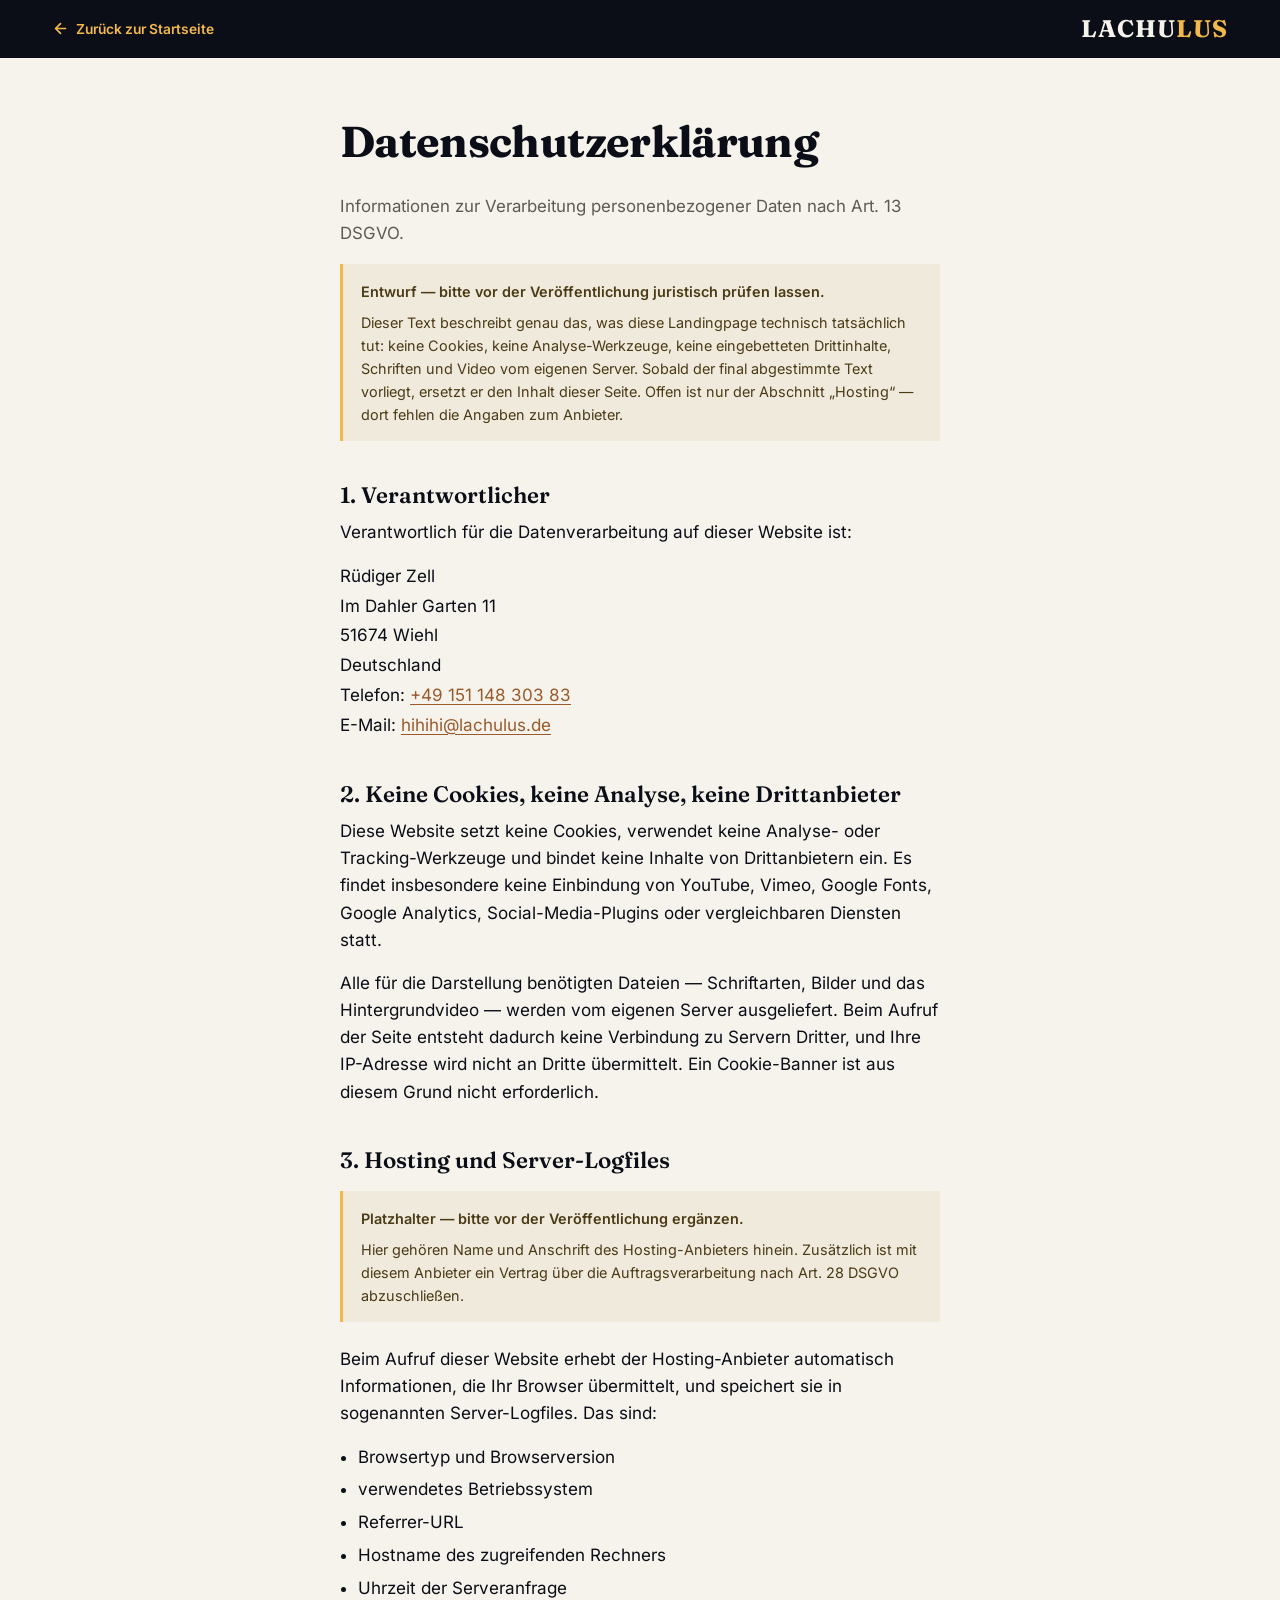
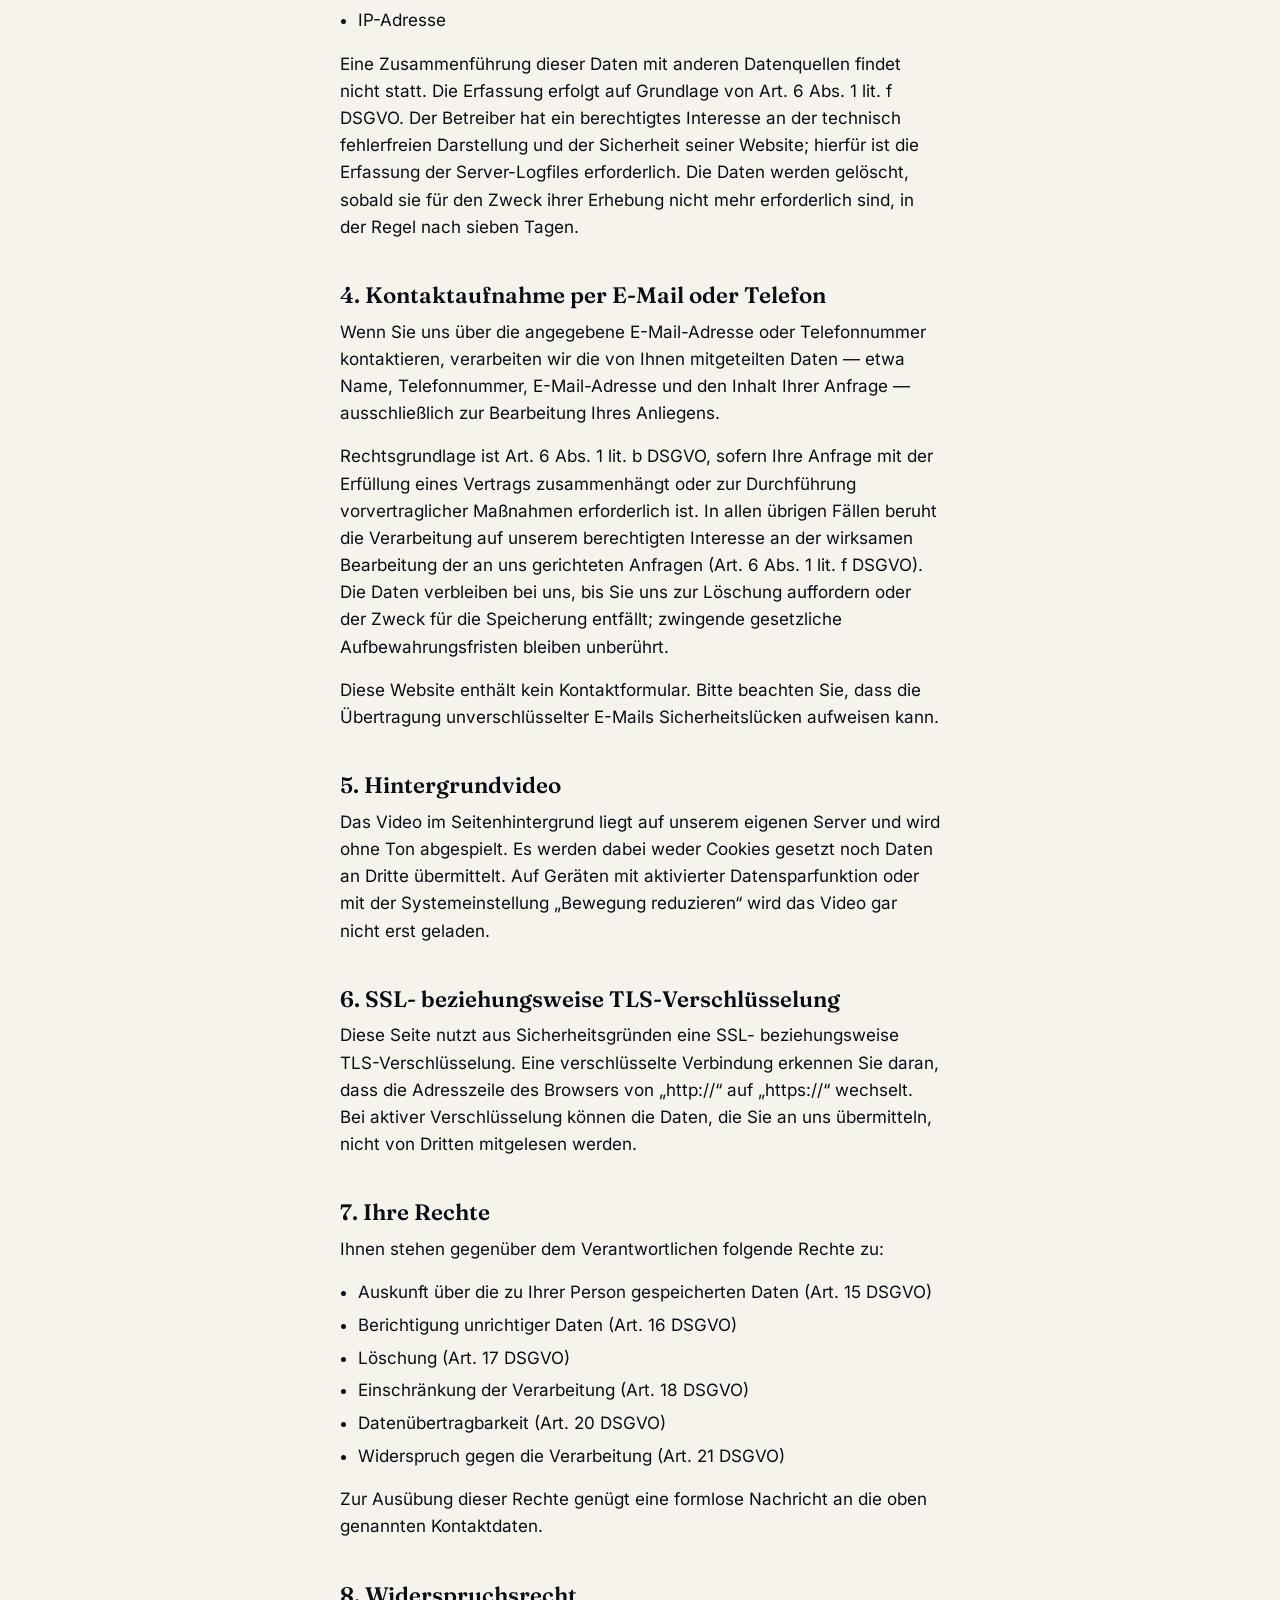
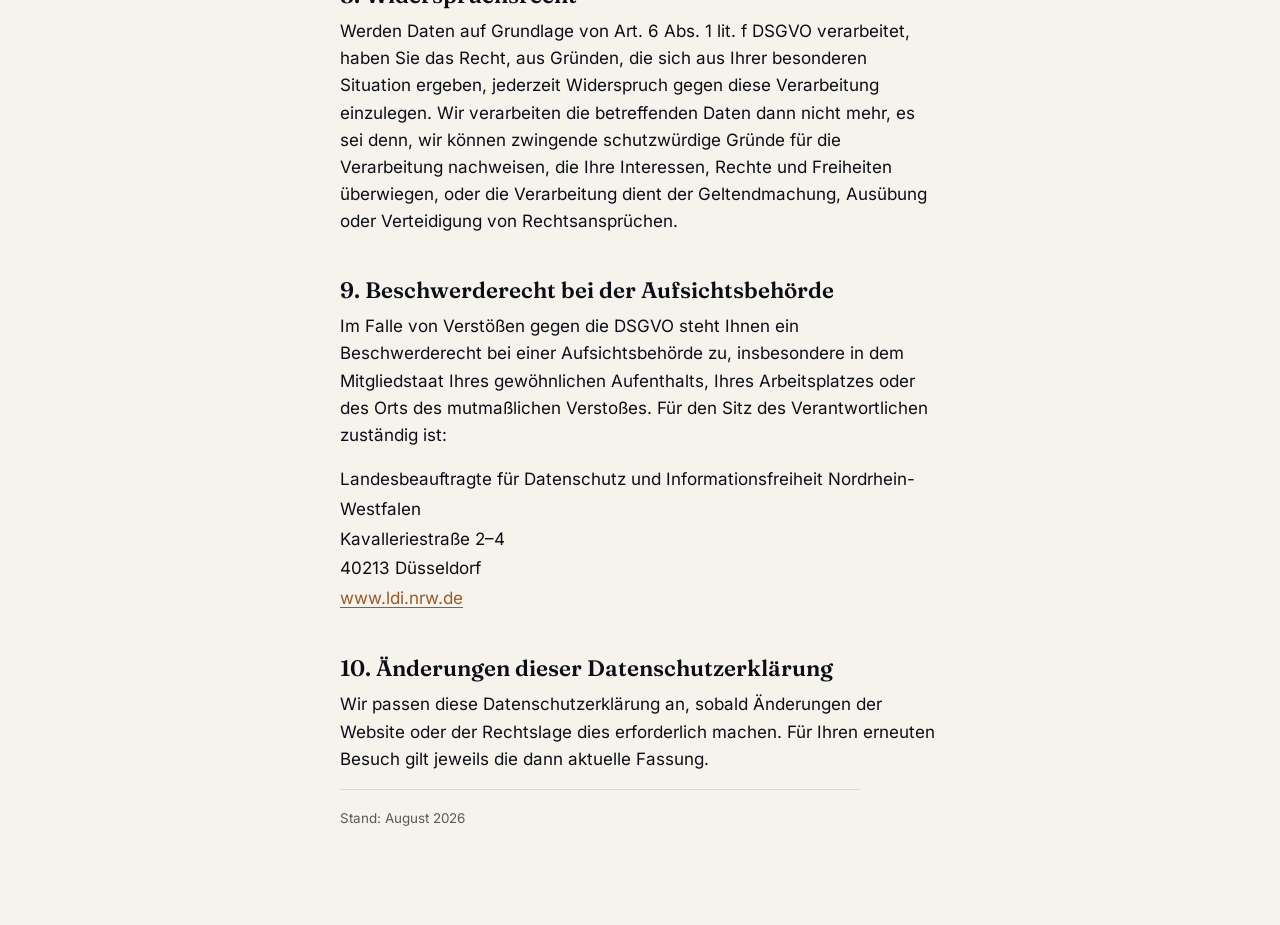
==== datenschutz.html @ bd2a6bd8 "added all" ====
<!DOCTYPE html>
<html lang="de">
<head>
<meta charset="utf-8">
<meta name="viewport" content="width=device-width, initial-scale=1, viewport-fit=cover">
<title>Datenschutzerklärung — Lachulus</title>
<meta name="description" content="Informationen zur Verarbeitung personenbezogener Daten auf lachulus.de nach Art. 13 DSGVO.">
<meta name="theme-color" content="#0B0E17">
<meta name="robots" content="index, follow">
<link rel="icon" href="assets/img/favicon.svg" type="image/svg+xml">
<link rel="preload" href="assets/fonts/fraunces-600-700-latin.woff2" as="font" type="font/woff2" crossorigin>
<link rel="preload" href="assets/fonts/inter-400-600-latin.woff2" as="font" type="font/woff2" crossorigin>
<link rel="stylesheet" href="assets/style.css">
</head>

<body class="doc">

<header class="doc__bar">
  <a class="doc__back" href="index.html">
    <svg width="17" height="17" viewBox="0 0 24 24" fill="none" stroke="currentColor"
         stroke-width="2.4" stroke-linecap="round" stroke-linejoin="round" aria-hidden="true">
      <path d="M19 12H6M12 19l-7-7 7-7"/>
    </svg>
    Zurück zur Startseite
  </a>
  <span class="logo">LACHU<span>LUS</span></span>
</header>

<main class="doc__body">
  <h1>Datenschutzerklärung</h1>
  <p class="doc__lead">Informationen zur Verarbeitung personenbezogener Daten nach Art. 13 DSGVO.</p>

  <div class="note">
    <p><strong>Entwurf — bitte vor der Veröffentlichung juristisch prüfen lassen.</strong></p>
    <p>Dieser Text beschreibt genau das, was diese Landingpage technisch tatsächlich tut:
      keine Cookies, keine Analyse-Werkzeuge, keine eingebetteten Drittinhalte, Schriften und
      Video vom eigenen Server. Sobald der final abgestimmte Text vorliegt, ersetzt er den
      Inhalt dieser Seite. Offen ist nur der Abschnitt „Hosting“ — dort fehlen die Angaben
      zum Anbieter.</p>
  </div>

  <h2>1. Verantwortlicher</h2>
  <p>Verantwortlich für die Datenverarbeitung auf dieser Website ist:</p>
  <address class="doc__address">
    Rüdiger Zell<br>
    Im Dahler Garten 11<br>
    51674 Wiehl<br>
    Deutschland<br>
    Telefon: <a href="tel:+4915114830383">+49 151 148 303 83</a><br>
    E-Mail: <a href="mailto:hihihi@lachulus.de">hihihi@lachulus.de</a>
  </address>

  <h2>2. Keine Cookies, keine Analyse, keine Drittanbieter</h2>
  <p>
    Diese Website setzt keine Cookies, verwendet keine Analyse- oder Tracking-Werkzeuge und
    bindet keine Inhalte von Drittanbietern ein. Es findet insbesondere keine Einbindung von
    YouTube, Vimeo, Google Fonts, Google Analytics, Social-Media-Plugins oder vergleichbaren
    Diensten statt.
  </p>
  <p>
    Alle für die Darstellung benötigten Dateien — Schriftarten, Bilder und das
    Hintergrundvideo — werden vom eigenen Server ausgeliefert. Beim Aufruf der Seite entsteht
    dadurch keine Verbindung zu Servern Dritter, und Ihre IP-Adresse wird nicht an Dritte
    übermittelt. Ein Cookie-Banner ist aus diesem Grund nicht erforderlich.
  </p>

  <h2>3. Hosting und Server-Logfiles</h2>
  <div class="note">
    <p><strong>Platzhalter — bitte vor der Veröffentlichung ergänzen.</strong></p>
    <p>Hier gehören Name und Anschrift des Hosting-Anbieters hinein. Zusätzlich ist mit
      diesem Anbieter ein Vertrag über die Auftragsverarbeitung nach Art. 28 DSGVO
      abzuschließen.</p>
  </div>
  <p>
    Beim Aufruf dieser Website erhebt der Hosting-Anbieter automatisch Informationen, die Ihr
    Browser übermittelt, und speichert sie in sogenannten Server-Logfiles. Das sind:
  </p>
  <ul>
    <li>Browsertyp und Browserversion</li>
    <li>verwendetes Betriebssystem</li>
    <li>Referrer-URL</li>
    <li>Hostname des zugreifenden Rechners</li>
    <li>Uhrzeit der Serveranfrage</li>
    <li>IP-Adresse</li>
  </ul>
  <p>
    Eine Zusammenführung dieser Daten mit anderen Datenquellen findet nicht statt. Die
    Erfassung erfolgt auf Grundlage von Art. 6 Abs. 1 lit. f DSGVO. Der Betreiber hat ein
    berechtigtes Interesse an der technisch fehlerfreien Darstellung und der Sicherheit
    seiner Website; hierfür ist die Erfassung der Server-Logfiles erforderlich. Die Daten
    werden gelöscht, sobald sie für den Zweck ihrer Erhebung nicht mehr erforderlich sind,
    in der Regel nach sieben Tagen.
  </p>

  <h2>4. Kontaktaufnahme per E-Mail oder Telefon</h2>
  <p>
    Wenn Sie uns über die angegebene E-Mail-Adresse oder Telefonnummer kontaktieren,
    verarbeiten wir die von Ihnen mitgeteilten Daten — etwa Name, Telefonnummer,
    E-Mail-Adresse und den Inhalt Ihrer Anfrage — ausschließlich zur Bearbeitung Ihres
    Anliegens.
  </p>
  <p>
    Rechtsgrundlage ist Art. 6 Abs. 1 lit. b DSGVO, sofern Ihre Anfrage mit der Erfüllung
    eines Vertrags zusammenhängt oder zur Durchführung vorvertraglicher Maßnahmen
    erforderlich ist. In allen übrigen Fällen beruht die Verarbeitung auf unserem
    berechtigten Interesse an der wirksamen Bearbeitung der an uns gerichteten Anfragen
    (Art. 6 Abs. 1 lit. f DSGVO). Die Daten verbleiben bei uns, bis Sie uns zur Löschung
    auffordern oder der Zweck für die Speicherung entfällt; zwingende gesetzliche
    Aufbewahrungsfristen bleiben unberührt.
  </p>
  <p>
    Diese Website enthält kein Kontaktformular. Bitte beachten Sie, dass die Übertragung
    unverschlüsselter E-Mails Sicherheitslücken aufweisen kann.
  </p>

  <h2>5. Hintergrundvideo</h2>
  <p>
    Das Video im Seitenhintergrund liegt auf unserem eigenen Server und wird ohne Ton
    abgespielt. Es werden dabei weder Cookies gesetzt noch Daten an Dritte übermittelt.
    Auf Geräten mit aktivierter Datensparfunktion oder mit der Systemeinstellung „Bewegung
    reduzieren“ wird das Video gar nicht erst geladen.
  </p>

  <h2>6. SSL- beziehungsweise TLS-Verschlüsselung</h2>
  <p>
    Diese Seite nutzt aus Sicherheitsgründen eine SSL- beziehungsweise TLS-Verschlüsselung.
    Eine verschlüsselte Verbindung erkennen Sie daran, dass die Adresszeile des Browsers von
    „http://“ auf „https://“ wechselt. Bei aktiver Verschlüsselung können die Daten, die Sie
    an uns übermitteln, nicht von Dritten mitgelesen werden.
  </p>

  <h2>7. Ihre Rechte</h2>
  <p>Ihnen stehen gegenüber dem Verantwortlichen folgende Rechte zu:</p>
  <ul>
    <li>Auskunft über die zu Ihrer Person gespeicherten Daten (Art. 15 DSGVO)</li>
    <li>Berichtigung unrichtiger Daten (Art. 16 DSGVO)</li>
    <li>Löschung (Art. 17 DSGVO)</li>
    <li>Einschränkung der Verarbeitung (Art. 18 DSGVO)</li>
    <li>Datenübertragbarkeit (Art. 20 DSGVO)</li>
    <li>Widerspruch gegen die Verarbeitung (Art. 21 DSGVO)</li>
  </ul>
  <p>
    Zur Ausübung dieser Rechte genügt eine formlose Nachricht an die oben genannten
    Kontaktdaten.
  </p>

  <h2>8. Widerspruchsrecht</h2>
  <p>
    Werden Daten auf Grundlage von Art. 6 Abs. 1 lit. f DSGVO verarbeitet, haben Sie das
    Recht, aus Gründen, die sich aus Ihrer besonderen Situation ergeben, jederzeit
    Widerspruch gegen diese Verarbeitung einzulegen. Wir verarbeiten die betreffenden Daten
    dann nicht mehr, es sei denn, wir können zwingende schutzwürdige Gründe für die
    Verarbeitung nachweisen, die Ihre Interessen, Rechte und Freiheiten überwiegen, oder die
    Verarbeitung dient der Geltendmachung, Ausübung oder Verteidigung von Rechtsansprüchen.
  </p>

  <h2>9. Beschwerderecht bei der Aufsichtsbehörde</h2>
  <p>
    Im Falle von Verstößen gegen die DSGVO steht Ihnen ein Beschwerderecht bei einer
    Aufsichtsbehörde zu, insbesondere in dem Mitgliedstaat Ihres gewöhnlichen Aufenthalts,
    Ihres Arbeitsplatzes oder des Orts des mutmaßlichen Verstoßes. Für den Sitz des
    Verantwortlichen zuständig ist:
  </p>
  <address class="doc__address">
    Landesbeauftragte für Datenschutz und Informationsfreiheit Nordrhein-Westfalen<br>
    Kavalleriestraße 2–4<br>
    40213 Düsseldorf<br>
    <a href="https://www.ldi.nrw.de" rel="noopener noreferrer" target="_blank">www.ldi.nrw.de</a>
  </address>

  <h2>10. Änderungen dieser Datenschutzerklärung</h2>
  <p>
    Wir passen diese Datenschutzerklärung an, sobald Änderungen der Website oder der
    Rechtslage dies erforderlich machen. Für Ihren erneuten Besuch gilt jeweils die dann
    aktuelle Fassung.
  </p>

  <p class="doc__updated">Stand: August 2026</p>
</main>

</body>
</html>
---- assets/style.css ----
/* =========================================================================
   Lachulus on Tour — Landingpage

   Farbwelt, Schrift und Aufbau folgen dem Entwurf
   `lachulus-landingpage-entwurf.html`. Übernommen sind Mitternachtsblau als
   Grund, das warme Off-White, die vier Akzente (Gold, Koralle, Türkis,
   Himmel), Fraunces für Display und Inter für den Fließtext.

   Verfeinert wurden nur Details, die der Entwurf offen liess: eine kräftigere
   Headline, ein Deckel über die Viewport-Höhe, damit die Seite auf jedem
   Fenster auf einen Bildschirm passt, und die Sicherheitsabstände für Geräte
   mit Aussparung.

   Schriften sind selbst gehostet statt von Google geladen — der Entwurf
   verlinkt fonts.googleapis.com, was das LG München I 2022 als
   DSGVO-Verstoß gewertet hat (Az. 3 O 17493/20).
   ========================================================================= */

/* --- Webfonts ---------------------------------------------------------- */
@font-face {
  font-family: 'Fraunces';
  font-style: normal;
  font-weight: 600 700;
  font-display: swap;
  src: url('fonts/fraunces-600-700-latin.woff2') format('woff2');
  unicode-range: U+0000-00FF, U+0131, U+0152-0153, U+02BB-02BC, U+02C6, U+02DA, U+02DC, U+0304, U+0308, U+0329, U+2000-206F, U+20AC, U+2122, U+2191, U+2193, U+2212, U+2215, U+FEFF, U+FFFD;
}
@font-face {
  font-family: 'Fraunces';
  font-style: normal;
  font-weight: 600 700;
  font-display: swap;
  src: url('fonts/fraunces-600-700-latin-ext.woff2') format('woff2');
  unicode-range: U+0100-02BA, U+02BD-02C5, U+02C7-02CC, U+02CE-02D7, U+02DD-02FF, U+0304, U+0308, U+0329, U+1D00-1DBF, U+1E00-1E9F, U+1EF2-1EFF, U+2020, U+20A0-20AB, U+20AD-20C0, U+2113, U+2C60-2C7F, U+A720-A7FF;
}
@font-face {
  font-family: 'Fraunces';
  font-style: italic;
  font-weight: 600 700;
  font-display: swap;
  src: url('fonts/fraunces-italic-600-700-latin.woff2') format('woff2');
  unicode-range: U+0000-00FF, U+0131, U+0152-0153, U+02BB-02BC, U+02C6, U+02DA, U+02DC, U+0304, U+0308, U+0329, U+2000-206F, U+20AC, U+2122, U+2191, U+2193, U+2212, U+2215, U+FEFF, U+FFFD;
}
@font-face {
  font-family: 'Fraunces';
  font-style: italic;
  font-weight: 600 700;
  font-display: swap;
  src: url('fonts/fraunces-italic-600-700-latin-ext.woff2') format('woff2');
  unicode-range: U+0100-02BA, U+02BD-02C5, U+02C7-02CC, U+02CE-02D7, U+02DD-02FF, U+0304, U+0308, U+0329, U+1D00-1DBF, U+1E00-1E9F, U+1EF2-1EFF, U+2020, U+20A0-20AB, U+20AD-20C0, U+2113, U+2C60-2C7F, U+A720-A7FF;
}
@font-face {
  font-family: 'Inter';
  font-style: normal;
  font-weight: 400 600;
  font-display: swap;
  src: url('fonts/inter-400-600-latin.woff2') format('woff2');
  unicode-range: U+0000-00FF, U+0131, U+0152-0153, U+02BB-02BC, U+02C6, U+02DA, U+02DC, U+0304, U+0308, U+0329, U+2000-206F, U+20AC, U+2122, U+2191, U+2193, U+2212, U+2215, U+FEFF, U+FFFD;
}
@font-face {
  font-family: 'Inter';
  font-style: normal;
  font-weight: 400 600;
  font-display: swap;
  src: url('fonts/inter-400-600-latin-ext.woff2') format('woff2');
  unicode-range: U+0100-02BA, U+02BD-02C5, U+02C7-02CC, U+02CE-02D7, U+02DD-02FF, U+0304, U+0308, U+0329, U+1D00-1DBF, U+1E00-1E9F, U+1EF2-1EFF, U+2020, U+20A0-20AB, U+20AD-20C0, U+2113, U+2C60-2C7F, U+A720-A7FF;
}

/* --- Tokens (aus dem Entwurf) ------------------------------------------ */
:root {
  --bg:        #0B0E17;
  --bg-2:      #12172A;
  --gold:      #F2B84B;
  --coral:     #FF7A6B;
  --teal:      #48C9B0;
  --sky:       #6FB1FF;
  --text:      #F6F3EC;
  --text-dim:  rgba(246, 243, 236, .68);
  --hairline:  rgba(246, 243, 236, .18);

  --scrim: 11, 14, 23;

  --font-display: 'Fraunces', Georgia, 'Times New Roman', serif;
  --font-body:    'Inter', -apple-system, BlinkMacSystemFont, 'Segoe UI', Roboto, sans-serif;

  --pad:    clamp(1.15rem, 5vw, 3.25rem);
  --radius: 30px;
}

/* --- Grundlagen -------------------------------------------------------- */
*, *::before, *::after { box-sizing: border-box; }

/* Kein overflow-x auf html: das macht das Wurzelelement zum Scroll-Container
   und lässt die Viewport-Einheiten in manchen Browsern kleiner ausfallen als
   den sichtbaren Bereich. Seitliches Überlaufen verhindern stattdessen
   grid-template-columns: 100%, min-width: 0 und die max-width-Regeln. */
html { -webkit-text-size-adjust: 100%; }

body {
  margin: 0;
  min-height: 100%;
  background: var(--bg);
  color: var(--text);
  font-family: var(--font-body);
  font-size: clamp(1rem, .95rem + .2vw, 1.0625rem);
  line-height: 1.6;
  -webkit-font-smoothing: antialiased;
}

img, svg, video { display: block; max-width: 100%; }

a { color: inherit; }

:where(a, button):focus-visible {
  outline: 2px solid var(--gold);
  outline-offset: 3px;
  border-radius: 4px;
}

.visually-hidden {
  position: absolute;
  width: 1px; height: 1px;
  margin: -1px; padding: 0;
  overflow: hidden;
  clip-path: inset(50%);
  white-space: nowrap;
}

.skip-link {
  position: absolute;
  top: .6rem; left: .6rem;
  z-index: 20;
  transform: translateY(-160%);
  padding: .7rem 1.1rem;
  border-radius: var(--radius);
  background: var(--gold);
  color: var(--bg);
  font-weight: 600;
  text-decoration: none;
  transition: transform .18s ease;
}
.skip-link:focus { transform: translateY(0); }

/* =========================================================================
   Bühne — der Vollbild-Videohintergrund
   ========================================================================= */
.stage {
  position: relative;
  isolation: isolate;
  display: grid;
  /* minmax(0, 1fr) statt 1fr: eine reine 1fr-Zeile wird nie kleiner als ihr
     Inhalt. Auf niedrigen Fenstern wüchse die Bühne sonst über die
     Bildschirmhöhe hinaus, die Seite bekäme eine Bildlaufleiste, und der CTA
     spränge beim Klick auf #kontakt in diesen Rest hinein. */
  grid-template-rows: auto minmax(0, 1fr) auto;
  grid-template-columns: 100%;
  width: 100%;
  /* Drei Stufen, absteigend nach Alter des Browsers. Entscheidend ist die
     letzte: dvh ist immer genau der sichtbare Bereich. */
  min-height: 100vh;
  min-height: 100svh;
  min-height: 100dvh;
  /* clip statt hidden — der Unterschied ist entscheidend: „hidden" macht die
     Bühne zu einem Scroll-Container. Die verborgene Fußleiste liegt ausserhalb
     dieses Kastens, und der Sprung auf #kontakt scrollt dann die Bühne selbst
     dorthin — das Logo wandert oben aus dem Bild. „clip" schneidet genauso ab,
     erzeugt aber gar keinen Scroll-Container. */
  overflow: hidden;
  overflow: clip;
}

/* Rasterkinder dürfen das Raster nicht aufspannen: sonst wird die Spalte
   breiter als der Viewport und die ganze Seite scrollt seitlich. */
.stage > * { min-width: 0; }

/* Ebene 1 — Rückfallebene bis das Video spielt. Der Farbverlauf stammt aus
   dem Entwurf und bleibt als Platzhalter erhalten. */
.stage__sky {
  position: absolute;
  inset: 0;
  z-index: -3;
  background:
    radial-gradient(circle at 20% 20%, rgba(255, 122, 107, .35), transparent 45%),
    radial-gradient(circle at 80% 30%, rgba(111, 177, 255, .30), transparent 50%),
    radial-gradient(circle at 50% 85%, rgba(72, 201, 176, .30), transparent 55%),
    linear-gradient(135deg, #171C2F, #0B0E17 70%);
  background-size: 200% 200%;
  animation: drift 18s ease-in-out infinite;
}

@keyframes drift {
  0%   { background-position: 0% 0%; }
  50%  { background-position: 100% 60%; }
  100% { background-position: 0% 0%; }
}

/* Ebene 2 — das Video. Dauerhaft sichtbar: bis das erste Bild dekodiert ist,
   zeigt das Element von sich aus das poster-Bild, eine Einblendung per
   JavaScript ist dafür nicht nötig. Fehlt das Video, scheint der Farbverlauf
   darunter durch. */
.stage__video {
  position: absolute;
  inset: 0;
  z-index: -2;
  width: 100%;
  height: 100%;
  object-fit: cover;
  pointer-events: none;
}

/* Ebene 3 — Abdunklung. Verlauf aus dem Entwurf, ergänzt um eine sehr weiche
   Aufhellungsbremse in der Mitte, damit die Headline auch über hellen
   Videobildern sicher lesbar bleibt. */
.stage__scrim {
  position: absolute;
  inset: 0;
  z-index: -1;
  pointer-events: none;
  background:
    /* Kräftiger als im Entwurf: das gelieferte Video trägt in der Bildmitte
       selbst Schrift (den Studio-Schriftzug). Ohne diese Abdunklung liegt
       Text auf Text. Sobald ein ruhigerer Hintergrundclip vorliegt, können
       die drei Werte wieder Richtung .42 / .20 / 0 zurückgenommen werden. */
    radial-gradient(125% 88% at 50% 47%,
      rgba(var(--scrim), .78) 0%,
      rgba(var(--scrim), .55) 45%,
      rgba(var(--scrim), .18) 78%,
      rgba(var(--scrim), 0) 100%),
    linear-gradient(180deg,
      rgba(var(--scrim), .55) 0%,
      rgba(var(--scrim), .15) 30%,
      rgba(var(--scrim), .35) 65%,
      rgba(var(--scrim), .92) 100%);
}

/* =========================================================================
   Kopfzeile — Logo links, Einordnung rechts
   ========================================================================= */
.masthead {
  display: flex;
  align-items: center;
  justify-content: space-between;
  flex-wrap: wrap;
  gap: .75rem 1rem;
  /* viewport-fit=cover lässt die Seite bis unter Kamera-Aussparung und
     Home-Leiste laufen. env() holt genau diesen Rand zurück. */
  padding:
    calc(clamp(1rem, 3vh, 1.75rem) + env(safe-area-inset-top, 0px))
    calc(var(--pad) + env(safe-area-inset-right, 0px))
    0
    calc(var(--pad) + env(safe-area-inset-left, 0px));
}

.logo {
  font-family: var(--font-display);
  font-weight: 700;
  font-size: clamp(1.15rem, 1rem + .7vw, 1.5rem);
  letter-spacing: .04em;
  line-height: 1;
  text-decoration: none;
  color: var(--text);
}
.logo span { color: var(--gold); }

.top-tag {
  padding: .4rem .9rem;
  border: 1px solid var(--hairline);
  border-radius: var(--radius);
  color: var(--text-dim);
  font-size: clamp(.66rem, .62rem + .16vw, .75rem);
  letter-spacing: .16em;
  text-transform: uppercase;
  white-space: nowrap;
}

/* =========================================================================
   Headline-Block
   ========================================================================= */
.pitch {
  display: flex;
  flex-direction: column;
  align-items: center;
  justify-content: center;
  gap: clamp(.55rem, 1.9vh, 1.15rem);
  padding: clamp(.5rem, 1.6vh, 1rem) var(--pad);
  text-align: center;
}

.eyebrow {
  margin: 0;
  color: var(--gold);
  font-size: clamp(.7rem, .65rem + .2vw, .82rem);
  font-weight: 600;
  letter-spacing: .3em;
  text-transform: uppercase;
  text-indent: .3em;
}

.headline {
  margin: 0;
  max-width: min(16ch, 100%);
  font-family: var(--font-display);
  font-weight: 700;
  /* Der Entwurf deckelt bei 92px. Etwas kräftiger, aber zusätzlich über die
     Höhe gedeckelt — sonst schiebt die Headline auf flachen Fenstern den
     CTA aus dem Bild. */
  font-size: clamp(2.35rem, min(8.2vw, 17vh), 6.75rem);
  line-height: 1.02;
  letter-spacing: -.015em;
  text-wrap: balance;
  text-shadow: 0 2px 28px rgba(var(--scrim), .55);
}
.headline .accent {
  color: var(--coral);
  font-style: italic;
}

.subline {
  margin: 0;
  max-width: 35rem;
  color: var(--text-dim);
  font-size: clamp(.9rem, .85rem + .35vw, 1.125rem);
  line-height: 1.5;
  text-wrap: pretty;
}

/* Vier gleichrangige Neuheiten, je ein Akzent — wie im Entwurf. */
.badges {
  display: flex;
  flex-wrap: wrap;
  justify-content: center;
  gap: .55rem;
  margin: .25rem 0 0;
  padding: 0;
  list-style: none;
  max-width: min(42rem, 100%);
}

.badge {
  padding: .5rem 1.1rem;
  border-radius: var(--radius);
  color: var(--bg);
  font-size: clamp(.76rem, .72rem + .18vw, .82rem);
  font-weight: 600;
  letter-spacing: .03em;
  white-space: nowrap;
}
.badge:nth-child(1) { background: var(--gold); }
.badge:nth-child(2) { background: var(--coral); }
.badge:nth-child(3) { background: var(--teal); }
.badge:nth-child(4) { background: var(--sky); }

.cta-row {
  display: flex;
  flex-wrap: wrap;
  justify-content: center;
  gap: .8rem;
  margin-top: clamp(.5rem, 1.8vh, 1.15rem);
}

.btn {
  display: inline-flex;
  align-items: center;
  gap: .55rem;
  padding: .85rem 1.85rem;
  border: 1px solid transparent;
  border-radius: 40px;
  font-size: clamp(.86rem, .82rem + .18vw, .95rem);
  font-weight: 600;
  text-decoration: none;
  white-space: nowrap;
  transition: transform .15s ease, background .15s ease, border-color .15s ease, color .15s ease;
}
.btn:hover { transform: translateY(-2px); }
.btn svg { flex: none; }

.btn--primary {
  background: var(--text);
  color: var(--bg);
}
.btn--primary:hover { background: var(--gold); }

/* Zweitbutton („Mehr erfahren") aus dem Entwurf. Das Briefing nennt unter
   „Headline-Block" ausdrücklich nur einen CTA, deshalb steht er nicht im
   Markup. Die Regeln bleiben stehen, damit er sich mit einer Zeile HTML
   zurückholen lässt. */
.btn--ghost {
  background: transparent;
  color: var(--text);
  border-color: rgba(246, 243, 236, .4);
}
.btn--ghost:hover { border-color: var(--text); background: rgba(246, 243, 236, .1); }

/* =========================================================================
   Fußleiste
   ========================================================================= */
/* Dünne Leiste am unteren Rand, dauerhaft sichtbar — wie im Briefing und im
   Entwurf. Impressum und Datenschutz sind damit ohne Umweg erreichbar, was
   die Anbieterkennzeichnung ohnehin verlangt. */
.footer {
  position: relative;
  border-top: 1px solid rgba(246, 243, 236, .12);
  background: rgba(var(--scrim), .55);
  -webkit-backdrop-filter: blur(12px);
          backdrop-filter: blur(12px);
}

.footer__inner {
  display: flex;
  flex-wrap: wrap;
  align-items: center;
  justify-content: space-between;
  gap: .65rem 1.25rem;
  /* Die Home-Leiste des iPhones läge sonst auf den Kontakt-Schaltflächen. */
  padding:
    .9rem
    calc(var(--pad) + env(safe-area-inset-right, 0px))
    calc(.9rem + env(safe-area-inset-bottom, 0px))
    calc(var(--pad) + env(safe-area-inset-left, 0px));
  font-size: .78rem;
  color: var(--text-dim);
}

.footer__legal {
  display: flex;
  flex-wrap: wrap;
  align-items: center;
  gap: .35rem 1.1rem;
}
.footer__legal a {
  text-decoration: none;
  transition: color .15s ease;
}
.footer__legal a:hover { color: var(--text); }

.footer__contact {
  display: flex;
  flex-wrap: wrap;
  gap: .55rem;
}

.icon-btn {
  display: inline-flex;
  align-items: center;
  gap: .45rem;
  padding: .5rem .95rem;
  border-radius: var(--radius);
  background: rgba(246, 243, 236, .08);
  color: var(--text);
  font-size: .78rem;
  font-weight: 500;
  text-decoration: none;
  white-space: nowrap;
  transition: background .15s ease;
}
.icon-btn:hover { background: rgba(246, 243, 236, .16); }
.icon-btn svg { flex: none; width: 14px; height: 14px; }

/* Damit die Beschriftung bei flex: 1 1 0 auf schmalen Geräten nie aus der
   Schaltfläche läuft, sondern sauber abgeschnitten wird. */
.icon-btn span { min-width: 0; overflow: hidden; text-overflow: ellipsis; }

/* Breite Ansicht: volle Adresse. Die Kurzform steckt im Markup und wartet. */
.icon-btn__short { display: none; }

/* =========================================================================
   Rechtstexte — Impressum & Datenschutz
   ========================================================================= */
.doc {
  background: var(--text);
  color: var(--bg);
}

.doc__bar {
  display: flex;
  align-items: center;
  justify-content: space-between;
  flex-wrap: wrap;
  gap: .8rem;
  padding: 1.05rem var(--pad);
  background: var(--bg);
  color: var(--text);
}

.doc__back {
  display: inline-flex;
  align-items: center;
  gap: .45rem;
  font-size: .86rem;
  font-weight: 600;
  text-decoration: none;
  color: var(--gold);
}
.doc__back:hover { text-decoration: underline; text-underline-offset: 3px; }

.doc__body {
  max-width: 44rem;
  margin: 0 auto;
  padding: clamp(2rem, 6vw, 3.75rem) var(--pad) clamp(3rem, 8vw, 5rem);
}

.doc__body h1 {
  margin: 0 0 1.75rem;
  font-family: var(--font-display);
  font-weight: 700;
  font-size: clamp(1.9rem, 1.5rem + 2vw, 2.7rem);
  line-height: 1.1;
  letter-spacing: -.015em;
  text-wrap: balance;
}

.doc__body h2 {
  margin: 2.5rem 0 .6rem;
  font-family: var(--font-display);
  font-weight: 600;
  font-size: clamp(1.15rem, 1.05rem + .45vw, 1.4rem);
  line-height: 1.25;
  text-wrap: balance;
}

.doc__body h3 {
  margin: 1.7rem 0 .35rem;
  font-size: 1rem;
  font-weight: 600;
}

.doc__body p, .doc__body li { max-width: 65ch; }
.doc__body p { margin: 0 0 1rem; }
.doc__body ul { margin: 0 0 1rem; padding-left: 1.15rem; }
.doc__body li { margin-bottom: .35rem; }

.doc__body a { color: #9A5A2B; text-underline-offset: 3px; }
.doc__body a:hover { color: var(--bg); }

.doc__lead { font-size: 1.05rem; color: #5C5A55; }

.doc__address {
  margin: 0 0 1rem;
  font-style: normal;
  line-height: 1.75;
}

.doc__updated {
  margin-top: 2.75rem;
  padding-top: 1.1rem;
  border-top: 1px solid #DDD9D0;
  font-size: .84rem;
  color: #5C5A55;
}

/* Redaktionshinweis: sichtbar, damit er vor dem Livegang nicht untergeht. */
.note {
  margin: 1.1rem 0 1.5rem;
  padding: .95rem 1.15rem;
  border-left: 3px solid var(--gold);
  background: #F0EADC;
  color: #4A3A16;
  font-size: .9rem;
}
.note p { margin: 0 0 .5rem; max-width: 62ch; }
.note p:last-child { margin: 0; }

/* =========================================================================
   Bedienungshilfen
   ========================================================================= */
@media (prefers-reduced-motion: reduce) {
  *, *::before, *::after {
    animation-duration: .001ms !important;
    animation-iteration-count: 1 !important;
    transition-duration: .001ms !important;
    scroll-behavior: auto !important;
  }
}

@media (prefers-contrast: more) {
  .stage__scrim { background: rgba(var(--scrim), .78); }
  .subline, .footer__inner { color: var(--text); }
  .top-tag { border-color: var(--text); color: var(--text); }
}

/* --- Mittlere Viewports: Tablet und schmales Desktop-Fenster ------------
   Zwischen Handy und Notebook fehlte bisher jede Stufe: die Fußleiste lief
   bis 40rem einzeilig, brach dabei aber schon deutlich früher um — Rechtliches
   links, Kontakt darunter linksbündig. Das sah nach Unfall aus. Ab hier wird
   der Umbruch bewusst gesetzt und mittig ausgerichtet. */
@media (max-width: 52rem) {
  .footer__inner {
    flex-direction: column;
    align-items: center;
    justify-content: center;
    text-align: center;
    gap: .6rem;
  }
  /* Kontakt zuerst: die Schaltflächen sind das Ziel des CTA (#kontakt). */
  .footer__contact { order: 1; justify-content: center; width: 100%; }
  .footer__legal   { order: 2; justify-content: center; gap: .3rem 1rem; }
}

/* Die Einordnung neben dem Logo wird hier schmaler, statt umzubrechen. */
@media (max-width: 46rem) {
  .top-tag { letter-spacing: .1em; padding: .35rem .7rem; }
  .pitch { gap: clamp(.5rem, 1.6vh, .95rem); }
}

/* --- Kleine Viewports --------------------------------------------------- */
@media (max-width: 40rem) {
  /* Die Einordnung bleibt auch auf dem Handy stehen: sie ist die einzige
     Stelle, die das Angebot beim Namen nennt. Statt sie auszublenden wird sie
     mit der Breite kleiner, damit sie neben der Wortmarke in einer Zeile
     bleibt statt umzubrechen. */
  .masthead { column-gap: .6rem; }
  .top-tag {
    font-size: clamp(.52rem, .34rem + 1.05vw, .68rem);
    letter-spacing: .05em;
    padding: .3rem .5rem;
  }

  .headline { max-width: min(13ch, 100%); }
  .subline { font-size: .95rem; }

  /* Zwei mal zwei statt drei plus einer — ein allein stehendes Schild
     unter einer vollen Zeile sieht nach Umbruchunfall aus. */
  .badges { max-width: 19rem; }

  .cta-row { width: 100%; flex-direction: column; align-items: stretch; }
  .btn { justify-content: center; }

  .footer__inner { align-items: stretch; gap: .55rem; }
  .footer__legal { gap: .3rem .85rem; }
  .footer__contact { flex-wrap: nowrap; }

  /* Beide Schaltflächen nebeneinander in eine Zeile — die Leiste bleibt schmal. */
  .icon-btn { flex: 1 1 0; min-width: 0; justify-content: center; padding: .5rem .6rem; }
  .icon-btn__long { display: none; }
  .icon-btn__short { display: inline; }
}

/* --- Einordnung unter die Wortmarke ------------------------------------
   Ab 430px abwärts reicht die Zeile nicht mehr für Wortmarke und Einordnung
   nebeneinander, ohne die Einordnung so weit zu schrumpfen, dass sie kaum
   noch zu lesen ist. Sie rückt deshalb darunter — beide mittig, als zentriertes
   Lockup aus Wortmarke und Einordnung. Auf der eigenen Zeile ist wieder Platz,
   deshalb wird die Einordnung hier gleichzeitig wieder größer. */
@media (max-width: 430px) {
  .masthead {
    flex-direction: column;
    align-items: center;
    text-align: center;
    gap: .5rem;
  }

  .top-tag {
    font-size: clamp(.6rem, .42rem + .9vw, .72rem);
    letter-spacing: .1em;
    padding: .32rem .8rem;
  }
}

/* --- Sehr schmale Geräte (ab iPhone SE abwärts) -------------------------
   Unter 23rem (368px) reicht die Breite für nichts mehr im Überfluss. Statt
   Elemente zu entfernen wird hier nur enger gesetzt. */
@media (max-width: 23rem) {
  .masthead { padding-left: calc(.9rem + env(safe-area-inset-left, 0px));
              padding-right: calc(.9rem + env(safe-area-inset-right, 0px)); }
  .pitch { padding-left: .9rem; padding-right: .9rem; }

  .eyebrow { letter-spacing: .22em; }
  .badges { gap: .4rem; max-width: 100%; }
  .badge { padding: .42rem .8rem; font-size: .72rem; }

  .footer__inner { padding-left: calc(.9rem + env(safe-area-inset-left, 0px));
                   padding-right: calc(.9rem + env(safe-area-inset-right, 0px)); }
  .footer__legal { font-size: .72rem; }
  .icon-btn { font-size: .72rem; padding: .5rem .45rem; gap: .35rem; }
}


/* --- Flache Fenster ------------------------------------------------------
   Handy im Querformat, aber auch ein niedriges Desktop-Fenster. Die Höhe ist
   hier der knappe Platz, nicht die Breite — deshalb ohne Orientierungsabfrage.
   Alles muss auf einen Bildschirm passen: sobald die Seite scrollt, springt
   der CTA beim Klick in den freien Rest unterhalb der Fußleiste. */
@media (max-height: 40rem) {
  .badge { padding: .38rem .85rem; }
  .btn { padding: .6rem 1.4rem; }
  .footer__inner { padding-top: .55rem; padding-bottom: calc(.55rem + env(safe-area-inset-bottom, 0px)); }
}

/* Schmal UND flach zugleich: hier bricht die Headline auf zwei Zeilen um, und
   zwei Zeilen mal Höhe sprengen den Bildschirm. Nur in diesem Fenster wird sie
   zusätzlich gedeckelt — breite flache Fenster behalten ihre Größe. */
@media (max-height: 40rem) and (max-width: 48rem) {
  .headline { font-size: clamp(2rem, min(8.2vw, 12vh), 6.75rem); }
}

/* Erst wenn es wirklich eng wird, weicht die Subline. Sie gehört zum Entwurf
   und darf auf einem normalen Notebook-Fenster nicht verschwinden. */
@media (max-height: 34rem) {
  .subline { display: none; }
}

@media (max-height: 30rem) {
  /* Die Einordnung teilt sich die Zeile mit der Wortmarke und kostet hier
     keine Höhe — sie bleibt also auch im Querformat stehen. */
  .top-tag { font-size: .6rem; padding: .25rem .5rem; }
  .badges { gap: .35rem; }
  .badge { font-size: .72rem; padding: .3rem .7rem; }
  .masthead { padding-top: .55rem; }
  .btn { padding: .52rem 1.2rem; }
  .cta-row { margin-top: .3rem; }
  .footer__inner { padding-top: .4rem; padding-bottom: calc(.4rem + env(safe-area-inset-bottom, 0px)); }
}
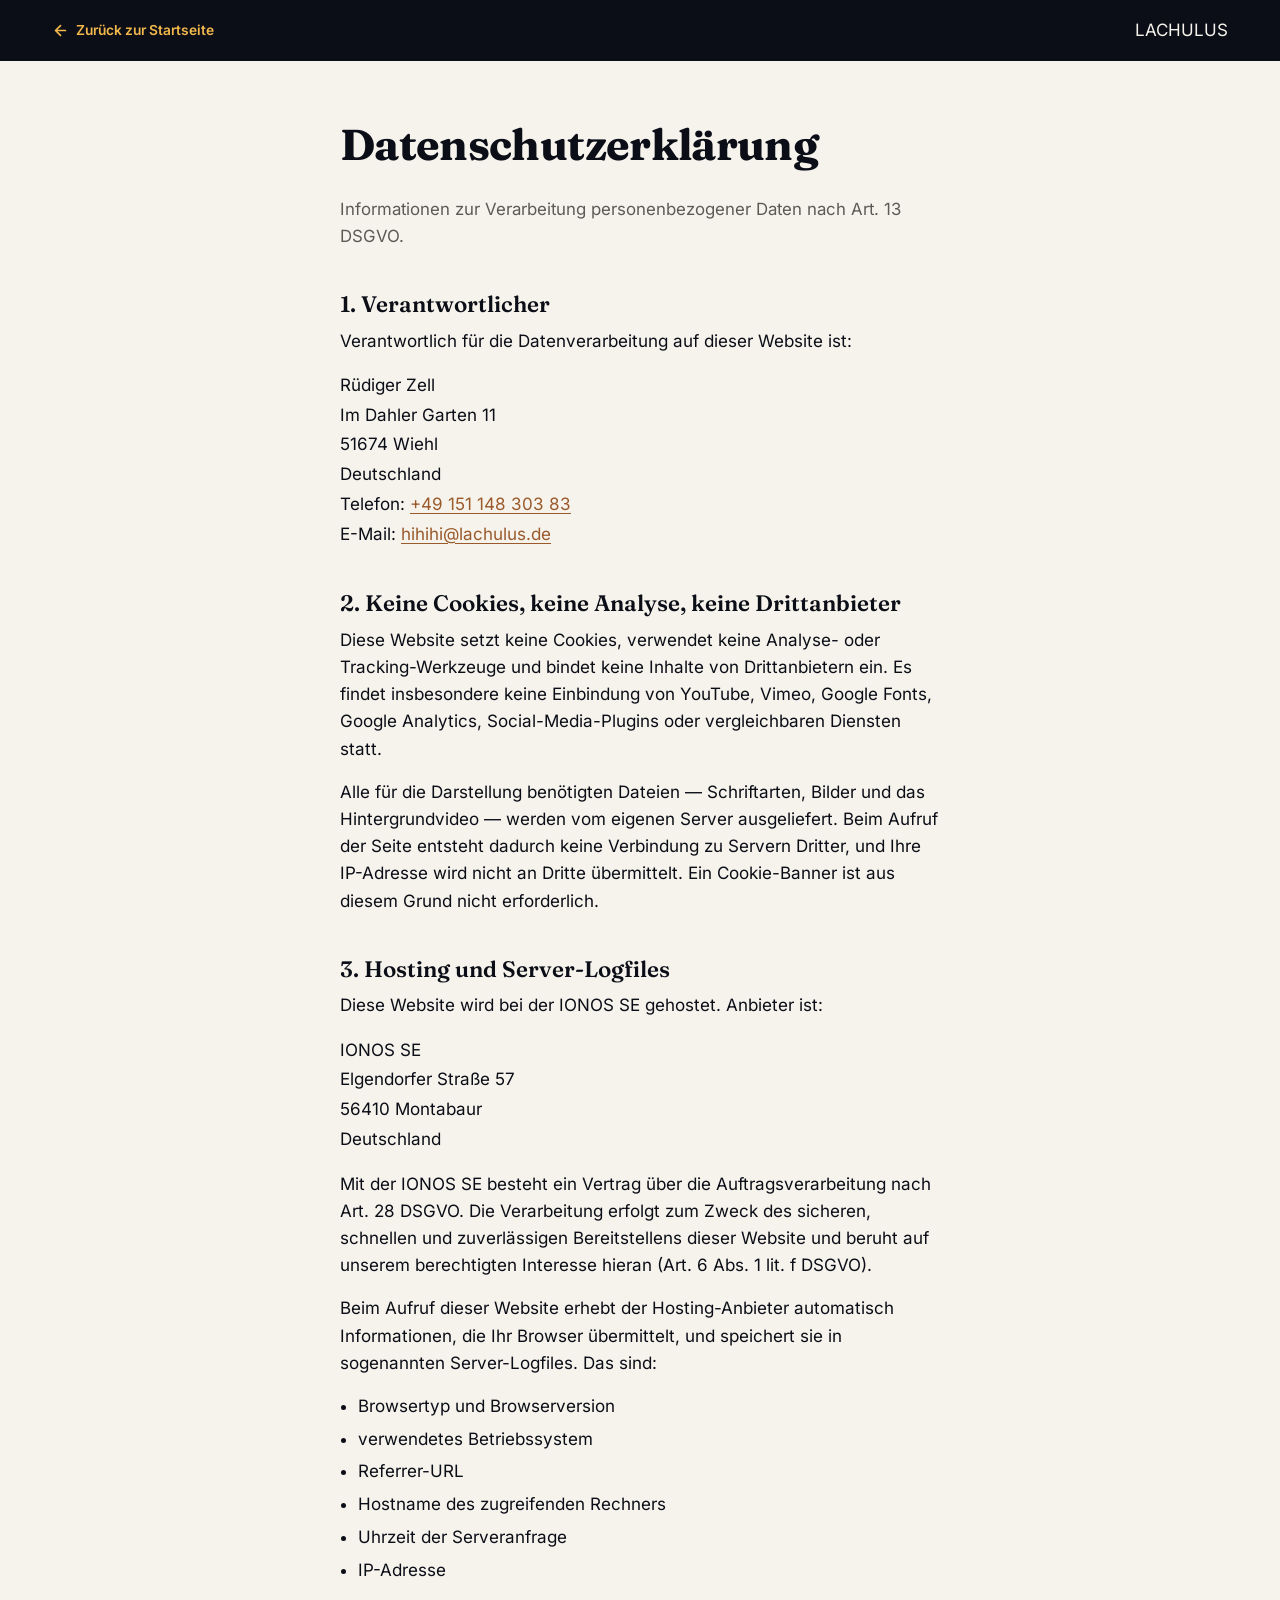
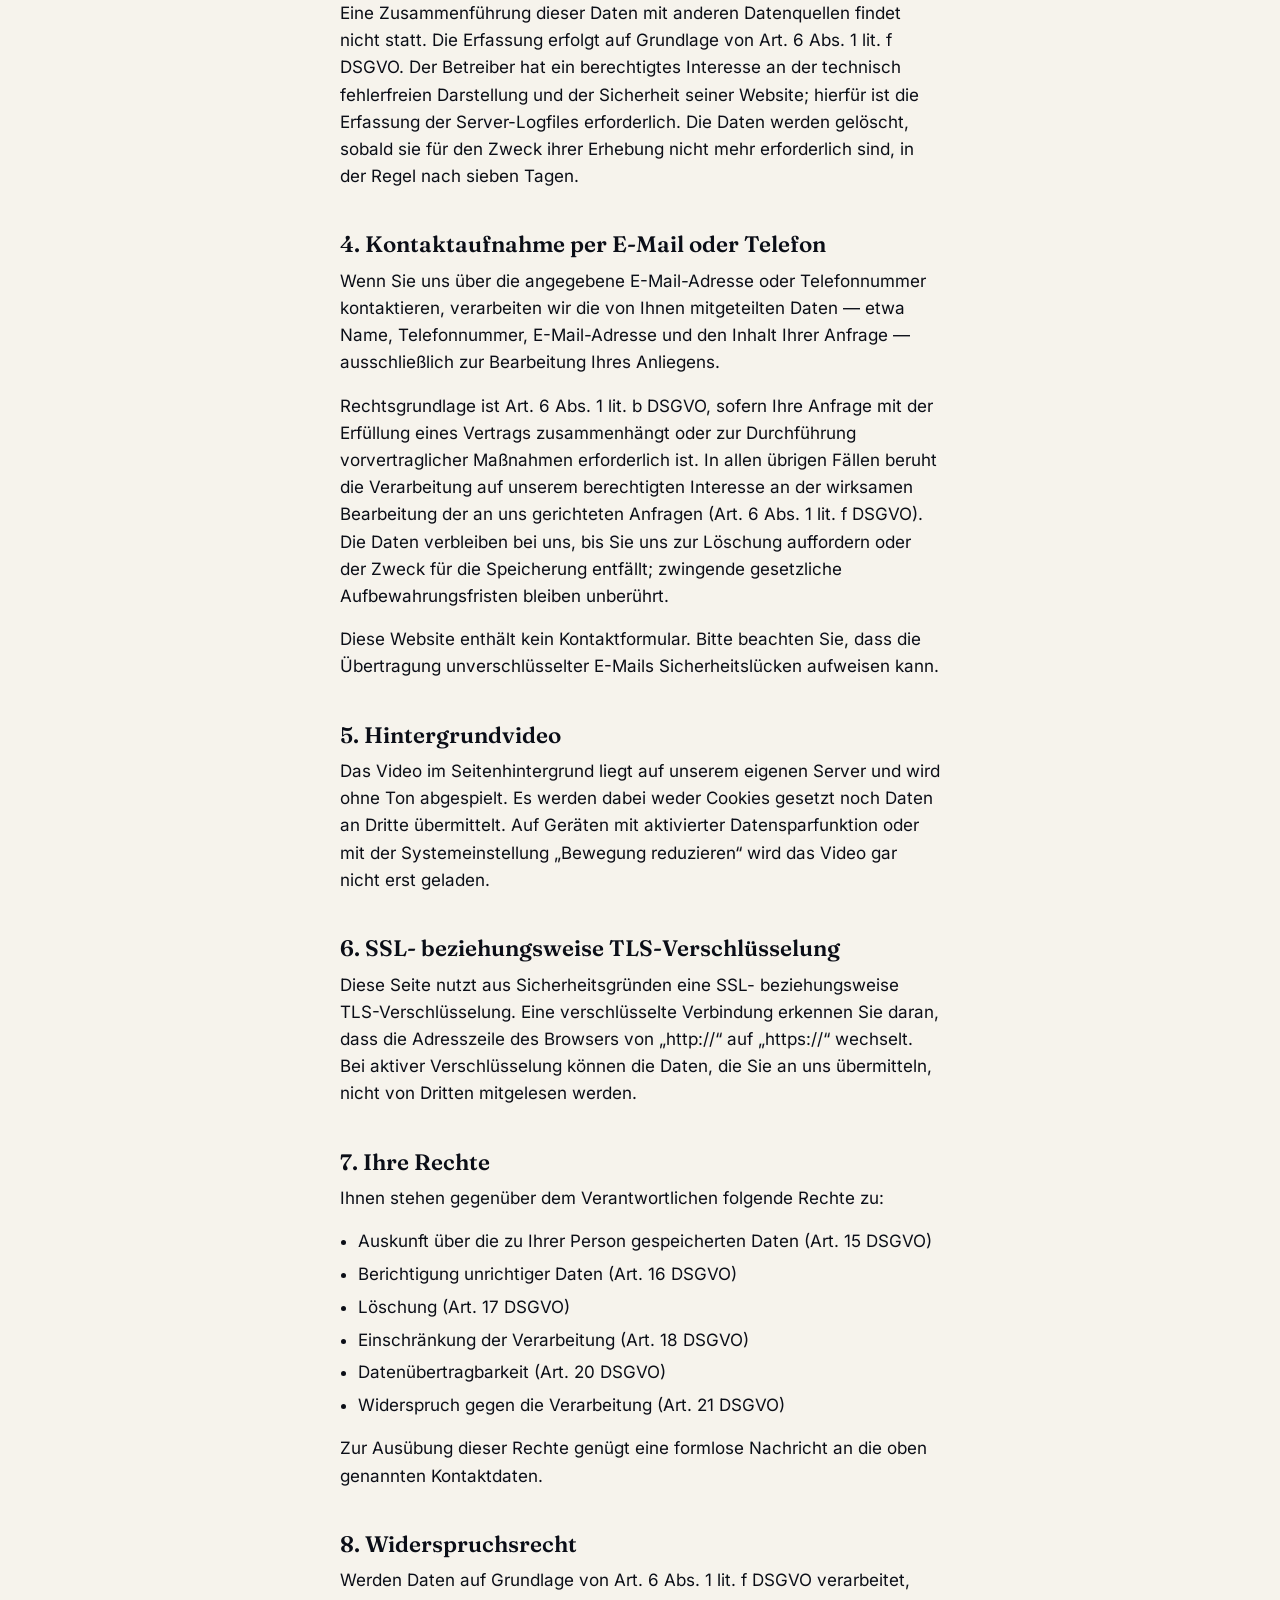
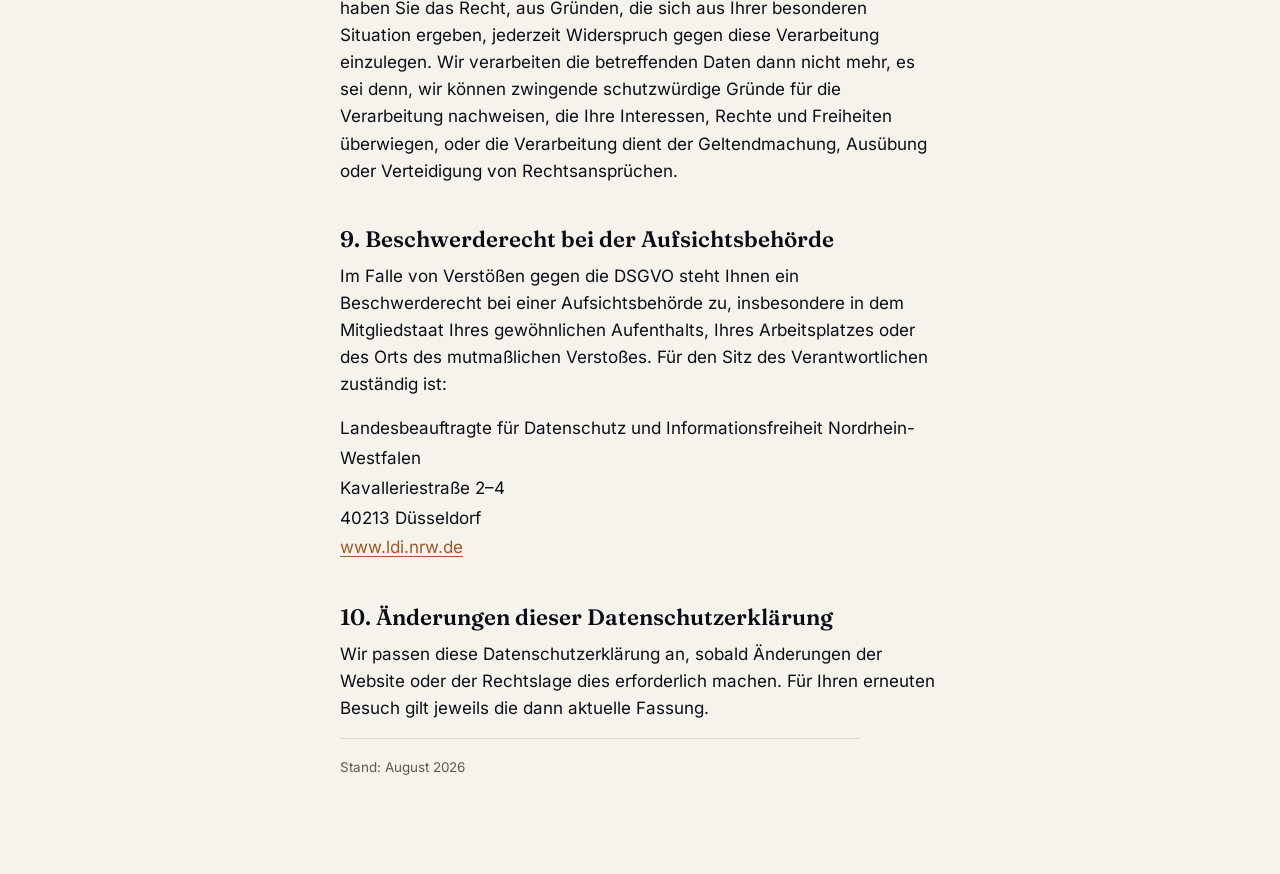
==== commit 353efa88: "added final fixes" ====
--- a/datenschutz.html
+++ b/datenschutz.html
@@ -1,182 +1,185 @@
 <!DOCTYPE html>
 <html lang="de">
+
 <head>
-<meta charset="utf-8">
-<meta name="viewport" content="width=device-width, initial-scale=1, viewport-fit=cover">
-<title>Datenschutzerklärung — Lachulus</title>
-<meta name="description" content="Informationen zur Verarbeitung personenbezogener Daten auf lachulus.de nach Art. 13 DSGVO.">
-<meta name="theme-color" content="#0B0E17">
-<meta name="robots" content="index, follow">
-<link rel="icon" href="assets/img/favicon.svg" type="image/svg+xml">
-<link rel="preload" href="assets/fonts/fraunces-600-700-latin.woff2" as="font" type="font/woff2" crossorigin>
-<link rel="preload" href="assets/fonts/inter-400-600-latin.woff2" as="font" type="font/woff2" crossorigin>
-<link rel="stylesheet" href="assets/style.css">
+  <meta charset="utf-8">
+  <meta name="viewport" content="width=device-width, initial-scale=1, viewport-fit=cover">
+  <title>Datenschutzerklärung-Lachulus</title>
+  <meta name="description"
+    content="Informationen zur Verarbeitung personenbezogener Daten auf lachulus.de nach Art. 13 DSGVO.">
+  <meta name="theme-color" content="#0B0E17">
+  <meta name="robots" content="index, follow">
+  <link rel="icon" href="assets/img/favicon.svg" type="image/svg+xml">
+  <link rel="preload" href="assets/fonts/fraunces-600-700-latin.woff2" as="font" type="font/woff2" crossorigin>
+  <link rel="preload" href="assets/fonts/inter-400-600-latin.woff2" as="font" type="font/woff2" crossorigin>
+  <link rel="stylesheet" href="assets/style.css">
 </head>
 
 <body class="doc">
 
-<header class="doc__bar">
-  <a class="doc__back" href="index.html">
-    <svg width="17" height="17" viewBox="0 0 24 24" fill="none" stroke="currentColor"
-         stroke-width="2.4" stroke-linecap="round" stroke-linejoin="round" aria-hidden="true">
-      <path d="M19 12H6M12 19l-7-7 7-7"/>
-    </svg>
-    Zurück zur Startseite
-  </a>
-  <span class="logo">LACHU<span>LUS</span></span>
-</header>
+  <header class="doc__bar">
+    <a class="doc__back" href="index.html">
+      <svg width="17" height="17" viewBox="0 0 24 24" fill="none" stroke="currentColor" stroke-width="2.4"
+        stroke-linecap="round" stroke-linejoin="round" aria-hidden="true">
+        <path d="M19 12H6M12 19l-7-7 7-7" />
+      </svg>
+      Zurück zur Startseite
+    </a>
+    <span class="logo">LACHU<span>LUS</span></span>
+  </header>
 
-<main class="doc__body">
-  <h1>Datenschutzerklärung</h1>
-  <p class="doc__lead">Informationen zur Verarbeitung personenbezogener Daten nach Art. 13 DSGVO.</p>
+  <main class="doc__body">
+    <h1>Datenschutzerklärung</h1>
+    <p class="doc__lead">Informationen zur Verarbeitung personenbezogener Daten nach Art. 13 DSGVO.</p>
 
-  <div class="note">
-    <p><strong>Entwurf — bitte vor der Veröffentlichung juristisch prüfen lassen.</strong></p>
-    <p>Dieser Text beschreibt genau das, was diese Landingpage technisch tatsächlich tut:
-      keine Cookies, keine Analyse-Werkzeuge, keine eingebetteten Drittinhalte, Schriften und
-      Video vom eigenen Server. Sobald der final abgestimmte Text vorliegt, ersetzt er den
-      Inhalt dieser Seite. Offen ist nur der Abschnitt „Hosting“ — dort fehlen die Angaben
-      zum Anbieter.</p>
-  </div>
+    <h2>1. Verantwortlicher</h2>
+    <p>Verantwortlich für die Datenverarbeitung auf dieser Website ist:</p>
+    <address class="doc__address">
+      Rüdiger Zell<br>
+      Im Dahler Garten 11<br>
+      51674 Wiehl<br>
+      Deutschland<br>
+      Telefon: <a href="tel:+4915114830383">+49 151 148 303 83</a><br>
+      E-Mail: <a href="mailto:hihihi@lachulus.de">hihihi@lachulus.de</a>
+    </address>
 
-  <h2>1. Verantwortlicher</h2>
-  <p>Verantwortlich für die Datenverarbeitung auf dieser Website ist:</p>
-  <address class="doc__address">
-    Rüdiger Zell<br>
-    Im Dahler Garten 11<br>
-    51674 Wiehl<br>
-    Deutschland<br>
-    Telefon: <a href="tel:+4915114830383">+49 151 148 303 83</a><br>
-    E-Mail: <a href="mailto:hihihi@lachulus.de">hihihi@lachulus.de</a>
-  </address>
+    <h2>2. Keine Cookies, keine Analyse, keine Drittanbieter</h2>
+    <p>
+      Diese Website setzt keine Cookies, verwendet keine Analyse- oder Tracking-Werkzeuge und
+      bindet keine Inhalte von Drittanbietern ein. Es findet insbesondere keine Einbindung von
+      YouTube, Vimeo, Google Fonts, Google Analytics, Social-Media-Plugins oder vergleichbaren
+      Diensten statt.
+    </p>
+    <p>
+      Alle für die Darstellung benötigten Dateien — Schriftarten, Bilder und das
+      Hintergrundvideo — werden vom eigenen Server ausgeliefert. Beim Aufruf der Seite entsteht
+      dadurch keine Verbindung zu Servern Dritter, und Ihre IP-Adresse wird nicht an Dritte
+      übermittelt. Ein Cookie-Banner ist aus diesem Grund nicht erforderlich.
+    </p>
 
-  <h2>2. Keine Cookies, keine Analyse, keine Drittanbieter</h2>
-  <p>
-    Diese Website setzt keine Cookies, verwendet keine Analyse- oder Tracking-Werkzeuge und
-    bindet keine Inhalte von Drittanbietern ein. Es findet insbesondere keine Einbindung von
-    YouTube, Vimeo, Google Fonts, Google Analytics, Social-Media-Plugins oder vergleichbaren
-    Diensten statt.
-  </p>
-  <p>
-    Alle für die Darstellung benötigten Dateien — Schriftarten, Bilder und das
-    Hintergrundvideo — werden vom eigenen Server ausgeliefert. Beim Aufruf der Seite entsteht
-    dadurch keine Verbindung zu Servern Dritter, und Ihre IP-Adresse wird nicht an Dritte
-    übermittelt. Ein Cookie-Banner ist aus diesem Grund nicht erforderlich.
-  </p>
+    <h2>3. Hosting und Server-Logfiles</h2>
+    <p>
+      Diese Website wird bei der IONOS SE gehostet. Anbieter ist:
+    </p>
+    <address class="doc__address">
+      IONOS SE<br>
+      Elgendorfer Straße 57<br>
+      56410 Montabaur<br>
+      Deutschland
+    </address>
+    <p>
+      Mit der IONOS SE besteht ein Vertrag über die Auftragsverarbeitung nach Art. 28 DSGVO.
+      Die Verarbeitung erfolgt zum Zweck des sicheren, schnellen und zuverlässigen Bereitstellens
+      dieser Website und beruht auf unserem berechtigten Interesse hieran
+      (Art. 6 Abs. 1 lit. f DSGVO).
+    </p>
+    <p>
+      Beim Aufruf dieser Website erhebt der Hosting-Anbieter automatisch Informationen, die Ihr
+      Browser übermittelt, und speichert sie in sogenannten Server-Logfiles. Das sind:
+    </p>
+    <ul>
+      <li>Browsertyp und Browserversion</li>
+      <li>verwendetes Betriebssystem</li>
+      <li>Referrer-URL</li>
+      <li>Hostname des zugreifenden Rechners</li>
+      <li>Uhrzeit der Serveranfrage</li>
+      <li>IP-Adresse</li>
+    </ul>
+    <p>
+      Eine Zusammenführung dieser Daten mit anderen Datenquellen findet nicht statt. Die
+      Erfassung erfolgt auf Grundlage von Art. 6 Abs. 1 lit. f DSGVO. Der Betreiber hat ein
+      berechtigtes Interesse an der technisch fehlerfreien Darstellung und der Sicherheit
+      seiner Website; hierfür ist die Erfassung der Server-Logfiles erforderlich. Die Daten
+      werden gelöscht, sobald sie für den Zweck ihrer Erhebung nicht mehr erforderlich sind,
+      in der Regel nach sieben Tagen.
+    </p>
 
-  <h2>3. Hosting und Server-Logfiles</h2>
-  <div class="note">
-    <p><strong>Platzhalter — bitte vor der Veröffentlichung ergänzen.</strong></p>
-    <p>Hier gehören Name und Anschrift des Hosting-Anbieters hinein. Zusätzlich ist mit
-      diesem Anbieter ein Vertrag über die Auftragsverarbeitung nach Art. 28 DSGVO
-      abzuschließen.</p>
-  </div>
-  <p>
-    Beim Aufruf dieser Website erhebt der Hosting-Anbieter automatisch Informationen, die Ihr
-    Browser übermittelt, und speichert sie in sogenannten Server-Logfiles. Das sind:
-  </p>
-  <ul>
-    <li>Browsertyp und Browserversion</li>
-    <li>verwendetes Betriebssystem</li>
-    <li>Referrer-URL</li>
-    <li>Hostname des zugreifenden Rechners</li>
-    <li>Uhrzeit der Serveranfrage</li>
-    <li>IP-Adresse</li>
-  </ul>
-  <p>
-    Eine Zusammenführung dieser Daten mit anderen Datenquellen findet nicht statt. Die
-    Erfassung erfolgt auf Grundlage von Art. 6 Abs. 1 lit. f DSGVO. Der Betreiber hat ein
-    berechtigtes Interesse an der technisch fehlerfreien Darstellung und der Sicherheit
-    seiner Website; hierfür ist die Erfassung der Server-Logfiles erforderlich. Die Daten
-    werden gelöscht, sobald sie für den Zweck ihrer Erhebung nicht mehr erforderlich sind,
-    in der Regel nach sieben Tagen.
-  </p>
+    <h2>4. Kontaktaufnahme per E-Mail oder Telefon</h2>
+    <p>
+      Wenn Sie uns über die angegebene E-Mail-Adresse oder Telefonnummer kontaktieren,
+      verarbeiten wir die von Ihnen mitgeteilten Daten — etwa Name, Telefonnummer,
+      E-Mail-Adresse und den Inhalt Ihrer Anfrage — ausschließlich zur Bearbeitung Ihres
+      Anliegens.
+    </p>
+    <p>
+      Rechtsgrundlage ist Art. 6 Abs. 1 lit. b DSGVO, sofern Ihre Anfrage mit der Erfüllung
+      eines Vertrags zusammenhängt oder zur Durchführung vorvertraglicher Maßnahmen
+      erforderlich ist. In allen übrigen Fällen beruht die Verarbeitung auf unserem
+      berechtigten Interesse an der wirksamen Bearbeitung der an uns gerichteten Anfragen
+      (Art. 6 Abs. 1 lit. f DSGVO). Die Daten verbleiben bei uns, bis Sie uns zur Löschung
+      auffordern oder der Zweck für die Speicherung entfällt; zwingende gesetzliche
+      Aufbewahrungsfristen bleiben unberührt.
+    </p>
+    <p>
+      Diese Website enthält kein Kontaktformular. Bitte beachten Sie, dass die Übertragung
+      unverschlüsselter E-Mails Sicherheitslücken aufweisen kann.
+    </p>
 
-  <h2>4. Kontaktaufnahme per E-Mail oder Telefon</h2>
-  <p>
-    Wenn Sie uns über die angegebene E-Mail-Adresse oder Telefonnummer kontaktieren,
-    verarbeiten wir die von Ihnen mitgeteilten Daten — etwa Name, Telefonnummer,
-    E-Mail-Adresse und den Inhalt Ihrer Anfrage — ausschließlich zur Bearbeitung Ihres
-    Anliegens.
-  </p>
-  <p>
-    Rechtsgrundlage ist Art. 6 Abs. 1 lit. b DSGVO, sofern Ihre Anfrage mit der Erfüllung
-    eines Vertrags zusammenhängt oder zur Durchführung vorvertraglicher Maßnahmen
-    erforderlich ist. In allen übrigen Fällen beruht die Verarbeitung auf unserem
-    berechtigten Interesse an der wirksamen Bearbeitung der an uns gerichteten Anfragen
-    (Art. 6 Abs. 1 lit. f DSGVO). Die Daten verbleiben bei uns, bis Sie uns zur Löschung
-    auffordern oder der Zweck für die Speicherung entfällt; zwingende gesetzliche
-    Aufbewahrungsfristen bleiben unberührt.
-  </p>
-  <p>
-    Diese Website enthält kein Kontaktformular. Bitte beachten Sie, dass die Übertragung
-    unverschlüsselter E-Mails Sicherheitslücken aufweisen kann.
-  </p>
+    <h2>5. Hintergrundvideo</h2>
+    <p>
+      Das Video im Seitenhintergrund liegt auf unserem eigenen Server und wird ohne Ton
+      abgespielt. Es werden dabei weder Cookies gesetzt noch Daten an Dritte übermittelt.
+      Auf Geräten mit aktivierter Datensparfunktion oder mit der Systemeinstellung „Bewegung
+      reduzieren“ wird das Video gar nicht erst geladen.
+    </p>
 
-  <h2>5. Hintergrundvideo</h2>
-  <p>
-    Das Video im Seitenhintergrund liegt auf unserem eigenen Server und wird ohne Ton
-    abgespielt. Es werden dabei weder Cookies gesetzt noch Daten an Dritte übermittelt.
-    Auf Geräten mit aktivierter Datensparfunktion oder mit der Systemeinstellung „Bewegung
-    reduzieren“ wird das Video gar nicht erst geladen.
-  </p>
+    <h2>6. SSL- beziehungsweise TLS-Verschlüsselung</h2>
+    <p>
+      Diese Seite nutzt aus Sicherheitsgründen eine SSL- beziehungsweise TLS-Verschlüsselung.
+      Eine verschlüsselte Verbindung erkennen Sie daran, dass die Adresszeile des Browsers von
+      „http://“ auf „https://“ wechselt. Bei aktiver Verschlüsselung können die Daten, die Sie
+      an uns übermitteln, nicht von Dritten mitgelesen werden.
+    </p>
 
-  <h2>6. SSL- beziehungsweise TLS-Verschlüsselung</h2>
-  <p>
-    Diese Seite nutzt aus Sicherheitsgründen eine SSL- beziehungsweise TLS-Verschlüsselung.
-    Eine verschlüsselte Verbindung erkennen Sie daran, dass die Adresszeile des Browsers von
-    „http://“ auf „https://“ wechselt. Bei aktiver Verschlüsselung können die Daten, die Sie
-    an uns übermitteln, nicht von Dritten mitgelesen werden.
-  </p>
+    <h2>7. Ihre Rechte</h2>
+    <p>Ihnen stehen gegenüber dem Verantwortlichen folgende Rechte zu:</p>
+    <ul>
+      <li>Auskunft über die zu Ihrer Person gespeicherten Daten (Art. 15 DSGVO)</li>
+      <li>Berichtigung unrichtiger Daten (Art. 16 DSGVO)</li>
+      <li>Löschung (Art. 17 DSGVO)</li>
+      <li>Einschränkung der Verarbeitung (Art. 18 DSGVO)</li>
+      <li>Datenübertragbarkeit (Art. 20 DSGVO)</li>
+      <li>Widerspruch gegen die Verarbeitung (Art. 21 DSGVO)</li>
+    </ul>
+    <p>
+      Zur Ausübung dieser Rechte genügt eine formlose Nachricht an die oben genannten
+      Kontaktdaten.
+    </p>
 
-  <h2>7. Ihre Rechte</h2>
-  <p>Ihnen stehen gegenüber dem Verantwortlichen folgende Rechte zu:</p>
-  <ul>
-    <li>Auskunft über die zu Ihrer Person gespeicherten Daten (Art. 15 DSGVO)</li>
-    <li>Berichtigung unrichtiger Daten (Art. 16 DSGVO)</li>
-    <li>Löschung (Art. 17 DSGVO)</li>
-    <li>Einschränkung der Verarbeitung (Art. 18 DSGVO)</li>
-    <li>Datenübertragbarkeit (Art. 20 DSGVO)</li>
-    <li>Widerspruch gegen die Verarbeitung (Art. 21 DSGVO)</li>
-  </ul>
-  <p>
-    Zur Ausübung dieser Rechte genügt eine formlose Nachricht an die oben genannten
-    Kontaktdaten.
-  </p>
+    <h2>8. Widerspruchsrecht</h2>
+    <p>
+      Werden Daten auf Grundlage von Art. 6 Abs. 1 lit. f DSGVO verarbeitet, haben Sie das
+      Recht, aus Gründen, die sich aus Ihrer besonderen Situation ergeben, jederzeit
+      Widerspruch gegen diese Verarbeitung einzulegen. Wir verarbeiten die betreffenden Daten
+      dann nicht mehr, es sei denn, wir können zwingende schutzwürdige Gründe für die
+      Verarbeitung nachweisen, die Ihre Interessen, Rechte und Freiheiten überwiegen, oder die
+      Verarbeitung dient der Geltendmachung, Ausübung oder Verteidigung von Rechtsansprüchen.
+    </p>
 
-  <h2>8. Widerspruchsrecht</h2>
-  <p>
-    Werden Daten auf Grundlage von Art. 6 Abs. 1 lit. f DSGVO verarbeitet, haben Sie das
-    Recht, aus Gründen, die sich aus Ihrer besonderen Situation ergeben, jederzeit
-    Widerspruch gegen diese Verarbeitung einzulegen. Wir verarbeiten die betreffenden Daten
-    dann nicht mehr, es sei denn, wir können zwingende schutzwürdige Gründe für die
-    Verarbeitung nachweisen, die Ihre Interessen, Rechte und Freiheiten überwiegen, oder die
-    Verarbeitung dient der Geltendmachung, Ausübung oder Verteidigung von Rechtsansprüchen.
-  </p>
+    <h2>9. Beschwerderecht bei der Aufsichtsbehörde</h2>
+    <p>
+      Im Falle von Verstößen gegen die DSGVO steht Ihnen ein Beschwerderecht bei einer
+      Aufsichtsbehörde zu, insbesondere in dem Mitgliedstaat Ihres gewöhnlichen Aufenthalts,
+      Ihres Arbeitsplatzes oder des Orts des mutmaßlichen Verstoßes. Für den Sitz des
+      Verantwortlichen zuständig ist:
+    </p>
+    <address class="doc__address">
+      Landesbeauftragte für Datenschutz und Informationsfreiheit Nordrhein-Westfalen<br>
+      Kavalleriestraße 2–4<br>
+      40213 Düsseldorf<br>
+      <a href="https://www.ldi.nrw.de" rel="noopener noreferrer" target="_blank">www.ldi.nrw.de</a>
+    </address>
 
-  <h2>9. Beschwerderecht bei der Aufsichtsbehörde</h2>
-  <p>
-    Im Falle von Verstößen gegen die DSGVO steht Ihnen ein Beschwerderecht bei einer
-    Aufsichtsbehörde zu, insbesondere in dem Mitgliedstaat Ihres gewöhnlichen Aufenthalts,
-    Ihres Arbeitsplatzes oder des Orts des mutmaßlichen Verstoßes. Für den Sitz des
-    Verantwortlichen zuständig ist:
-  </p>
-  <address class="doc__address">
-    Landesbeauftragte für Datenschutz und Informationsfreiheit Nordrhein-Westfalen<br>
-    Kavalleriestraße 2–4<br>
-    40213 Düsseldorf<br>
-    <a href="https://www.ldi.nrw.de" rel="noopener noreferrer" target="_blank">www.ldi.nrw.de</a>
-  </address>
+    <h2>10. Änderungen dieser Datenschutzerklärung</h2>
+    <p>
+      Wir passen diese Datenschutzerklärung an, sobald Änderungen der Website oder der
+      Rechtslage dies erforderlich machen. Für Ihren erneuten Besuch gilt jeweils die dann
+      aktuelle Fassung.
+    </p>
 
-  <h2>10. Änderungen dieser Datenschutzerklärung</h2>
-  <p>
-    Wir passen diese Datenschutzerklärung an, sobald Änderungen der Website oder der
-    Rechtslage dies erforderlich machen. Für Ihren erneuten Besuch gilt jeweils die dann
-    aktuelle Fassung.
-  </p>
-
-  <p class="doc__updated">Stand: August 2026</p>
-</main>
+    <p class="doc__updated">Stand: August 2026</p>
+  </main>
 
 </body>
-</html>
+
+</html>
--- a/assets/style.css
+++ b/assets/style.css
@@ -152,7 +152,10 @@
      Inhalt. Auf niedrigen Fenstern wüchse die Bühne sonst über die
      Bildschirmhöhe hinaus, die Seite bekäme eine Bildlaufleiste, und der CTA
      spränge beim Klick auf #kontakt in diesen Rest hinein. */
-  grid-template-rows: auto minmax(0, 1fr) auto;
+  /* Zwei Zeilen: Headline-Block (dehnbar) und Fußleiste. Die Kopfzeile ist
+     entfallen — bliebe hier eine dritte auto-Zeile stehen, rutschte der
+     Headline-Block in die Kopfzeilen-Zeile und die Fußleiste in die dehnbare. */
+  grid-template-rows: minmax(0, 1fr) auto;
   grid-template-columns: 100%;
   width: 100%;
   /* Drei Stufen, absteigend nach Alter des Browsers. Entscheidend ist die
@@ -179,20 +182,41 @@
   position: absolute;
   inset: 0;
   z-index: -3;
+  overflow: hidden;
+  overflow: clip;
+  background: linear-gradient(135deg, #171C2F, #0B0E17 70%);
+}
+
+/* Die drei Farbwolken liegen auf einer eigenen, bewusst zu grossen Ebene und
+   werden per transform verschoben.
+
+   Vorher lief die Bewegung über background-position. Das lässt sich nicht an
+   den Compositor auslagern: der Hauptthread muss bei jedem einzelnen Bild die
+   vollflächige Fläche neu berechnen und zeichnen. Gemessen waren das 466
+   Stil-Neuberechnungen in acht Sekunden — 60 pro Sekunde, also bei jedem Bild
+   — und genau davon kam das Ruckeln, das man dem Video ansah. Eine
+   transform-Animation kostet den Hauptthread nichts. */
+.stage__sky::before {
+  content: "";
+  position: absolute;
+  inset: -20%;
   background:
     radial-gradient(circle at 20% 20%, rgba(255, 122, 107, .35), transparent 45%),
     radial-gradient(circle at 80% 30%, rgba(111, 177, 255, .30), transparent 50%),
-    radial-gradient(circle at 50% 85%, rgba(72, 201, 176, .30), transparent 55%),
-    linear-gradient(135deg, #171C2F, #0B0E17 70%);
-  background-size: 200% 200%;
+    radial-gradient(circle at 50% 85%, rgba(72, 201, 176, .30), transparent 55%);
   animation: drift 18s ease-in-out infinite;
 }
 
 @keyframes drift {
-  0%   { background-position: 0% 0%; }
-  50%  { background-position: 100% 60%; }
-  100% { background-position: 0% 0%; }
-}
+  0%   { transform: translate3d(0, 0, 0); }
+  50%  { transform: translate3d(7%, 5%, 0); }
+  100% { transform: translate3d(0, 0, 0); }
+}
+
+/* Sobald das Video läuft, ist diese Fläche vollständig verdeckt — dann braucht
+   sich dort auch nichts mehr zu bewegen. Die Klasse setzt das Skript in
+   index.html. */
+.stage.is-playing .stage__sky::before { animation: none; }
 
 /* Ebene 2 — das Video. Dauerhaft sichtbar: bis das erste Bild dekodiert ist,
    zeigt das Element von sich aus das poster-Bild, eine Einblendung per
@@ -233,45 +257,44 @@
       rgba(var(--scrim), .92) 100%);
 }
 
-/* =========================================================================
-   Kopfzeile — Logo links, Einordnung rechts
-   ========================================================================= */
-.masthead {
-  display: flex;
-  align-items: center;
-  justify-content: space-between;
-  flex-wrap: wrap;
-  gap: .75rem 1rem;
-  /* viewport-fit=cover lässt die Seite bis unter Kamera-Aussparung und
-     Home-Leiste laufen. env() holt genau diesen Rand zurück. */
-  padding:
-    calc(clamp(1rem, 3vh, 1.75rem) + env(safe-area-inset-top, 0px))
-    calc(var(--pad) + env(safe-area-inset-right, 0px))
-    0
-    calc(var(--pad) + env(safe-area-inset-left, 0px));
-}
-
-.logo {
-  font-family: var(--font-display);
-  font-weight: 700;
-  font-size: clamp(1.15rem, 1rem + .7vw, 1.5rem);
-  letter-spacing: .04em;
-  line-height: 1;
-  text-decoration: none;
-  color: var(--text);
-}
-.logo span { color: var(--gold); }
-
-.top-tag {
-  padding: .4rem .9rem;
-  border: 1px solid var(--hairline);
-  border-radius: var(--radius);
-  color: var(--text-dim);
-  font-size: clamp(.66rem, .62rem + .16vw, .75rem);
-  letter-spacing: .16em;
-  text-transform: uppercase;
-  white-space: nowrap;
-}
+/* --- Der Blick auf die Zeichentrickwelt ---------------------------------
+   Die Abdunklung oben ist der Ruhezustand: ohne Video, ohne JavaScript und
+   bei „Bewegung reduzieren" bleibt es genau dabei, damit die Schrift immer
+   lesbar ist.
+
+   Läuft das Video, wird die Abdunklung im Takt zurückgenommen, damit man den
+   Clip sieht, wie er geliefert wurde:
+
+       0 – 3 s    hell, fast ohne Schleier
+       3 – 4 s    dunkelt ab
+       4 – 14 s   abgedunkelt wie bisher
+      14 – 15 s   hellt wieder auf, danach von vorn
+
+   Animiert wird ausschliesslich opacity. Das läuft auf dem Compositor und
+   kostet den Hauptthread nichts — anders als die frühere Animation über
+   background-position, die genau dafür verantwortlich war, dass das Video
+   geruckelt hat. */
+.stage.is-playing .stage__scrim {
+  animation: reveal 15s ease-in-out infinite;
+  /* Nur solange wirklich animiert wird: dann legt der Browser die Fläche auf
+     eine eigene Ebene und der Wechsel läuft auf der Grafikeinheit statt auf
+     dem Hauptthread. Dauerhaft gesetzt würde die Ebene unnötig Speicher
+     belegen. */
+  will-change: opacity;
+}
+
+@keyframes reveal {
+  0%     { opacity: .15; }
+  20%    { opacity: .15; }
+  26.7%  { opacity: 1; }
+  93.3%  { opacity: 1; }
+  100%   { opacity: .15; }
+}
+
+/* Kopfzeile, Wortmarke und Fließtext-Block sind auf Wunsch aus dem Markup
+   entfernt (.masthead/.top-tag, .logo, .subline, .cta-row/.btn). Die Regeln
+   dazu sind mit entfernt; die alte Fassung steht in der Git-Historie. */
+
 
 /* =========================================================================
    Headline-Block
@@ -289,6 +312,11 @@
 .eyebrow {
   margin: 0;
   color: var(--gold);
+  /* Muss auch in der hellen Phase über dem Zeichentrickbild stehen: enger
+     dunkler Saum plus weicher Schein, sonst geht Gold auf Gold unter. */
+  text-shadow:
+    0 0 4px rgba(var(--scrim), .95),
+    0 1px 16px rgba(var(--scrim), .9);
   font-size: clamp(.7rem, .65rem + .2vw, .82rem);
   font-weight: 600;
   letter-spacing: .3em;
@@ -298,19 +326,27 @@
 
 .headline {
   margin: 0;
-  max-width: min(16ch, 100%);
+  /* Nur noch „Lachulus" steht in einer Zeile — acht Zeichen, plus etwas Luft
+     für die kursive Auszeichnung darunter. */
+  max-width: min(12ch, 100%);
   font-family: var(--font-display);
   font-weight: 700;
   /* Der Entwurf deckelt bei 92px. Etwas kräftiger, aber zusätzlich über die
-     Höhe gedeckelt — sonst schiebt die Headline auf flachen Fenstern den
-     CTA aus dem Bild. */
-  font-size: clamp(2.35rem, min(8.2vw, 17vh), 6.75rem);
+     Höhe gedeckelt. Der Höhendeckel ist jetzt strenger als vorher: die
+     Headline steht immer auf zwei Zeilen, zählt also doppelt. */
+  font-size: clamp(2.7rem, min(11vw, 15vh), 8.5rem);
   line-height: 1.02;
   letter-spacing: -.015em;
-  text-wrap: balance;
-  text-shadow: 0 2px 28px rgba(var(--scrim), .55);
-}
+  /* Weicher Schein für die dunkle Phase, enger Saum für die helle. */
+  text-shadow:
+    0 0 6px rgba(var(--scrim), .55),
+    0 2px 28px rgba(var(--scrim), .55);
+}
+
+/* Erzwingt den Umbruch: „on Tour" steht immer unter „Lachulus", unabhängig
+   von der Fensterbreite. */
 .headline .accent {
+  display: block;
   color: var(--coral);
   font-style: italic;
 }
@@ -324,10 +360,13 @@
   text-wrap: pretty;
 }
 
-/* Vier gleichrangige Neuheiten, je ein Akzent — wie im Entwurf. */
+/* Vier gleichrangige Neuheiten, je ein Akzent — wie im Entwurf.
+   Raster statt Flex: vier gleich breite Spalten, die sich alle an der
+   längsten Beschriftung („New Videos“) ausrichten. Damit sind die vier
+   Schilder exakt gleich gross statt jeweils so breit wie ihr eigener Text. */
 .badges {
-  display: flex;
-  flex-wrap: wrap;
+  display: grid;
+  grid-template-columns: repeat(4, 1fr);
   justify-content: center;
   gap: .55rem;
   margin: .25rem 0 0;
@@ -337,6 +376,9 @@
 }
 
 .badge {
+  display: flex;
+  align-items: center;
+  justify-content: center;
   padding: .5rem 1.1rem;
   border-radius: var(--radius);
   color: var(--bg);
@@ -344,6 +386,7 @@
   font-weight: 600;
   letter-spacing: .03em;
   white-space: nowrap;
+  text-align: center;
 }
 .badge:nth-child(1) { background: var(--gold); }
 .badge:nth-child(2) { background: var(--coral); }
@@ -570,12 +613,18 @@
     transition-duration: .001ms !important;
     scroll-behavior: auto !important;
   }
+
+  /* Der Wechsel hell/dunkel würde hier auf den letzten Keyframe einrasten —
+     also auf „hell", und damit auf schlechten Kontrast. Deshalb bleibt die
+     Abdunklung fest stehen. */
+  .stage.is-playing .stage__scrim { animation: none !important; opacity: 1; }
 }
 
 @media (prefers-contrast: more) {
   .stage__scrim { background: rgba(var(--scrim), .78); }
+  /* Wer mehr Kontrast angefordert hat, will keine Phase mit fast keinem. */
+  .stage.is-playing .stage__scrim { animation: none; opacity: 1; }
   .subline, .footer__inner { color: var(--text); }
-  .top-tag { border-color: var(--text); color: var(--text); }
 }
 
 /* --- Mittlere Viewports: Tablet und schmales Desktop-Fenster ------------
@@ -596,10 +645,20 @@
   .footer__legal   { order: 2; justify-content: center; gap: .3rem 1rem; }
 }
 
-/* Die Einordnung neben dem Logo wird hier schmaler, statt umzubrechen. */
 @media (max-width: 46rem) {
-  .top-tag { letter-spacing: .1em; padding: .35rem .7rem; }
   .pitch { gap: clamp(.5rem, 1.6vh, .95rem); }
+}
+
+/* --- Headline auf dem Handy ---------------------------------------------
+   Ab 650px abwärts wird die Headline deutlich grösser als die allgemeine
+   Formel hergibt: auf dem Handy ist sie das einzige grosse Element und darf
+   den Platz auch nehmen, seit Fliesstext und Schaltfläche entfallen sind.
+
+   Der vh-Anteil bleibt als Bremse drin, und die Regel für flache Fenster
+   weiter unten steht bewusst danach — im Querformat gewinnt weiterhin die
+   Höhe, sonst passt die Seite nicht mehr auf einen Bildschirm. */
+@media (max-width: 650px) {
+  .headline { font-size: clamp(2.9rem, min(13.5vw, 17vh), 5.5rem); }
 }
 
 /* --- Kleine Viewports --------------------------------------------------- */
@@ -608,19 +667,12 @@
      Stelle, die das Angebot beim Namen nennt. Statt sie auszublenden wird sie
      mit der Breite kleiner, damit sie neben der Wortmarke in einer Zeile
      bleibt statt umzubrechen. */
-  .masthead { column-gap: .6rem; }
-  .top-tag {
-    font-size: clamp(.52rem, .34rem + 1.05vw, .68rem);
-    letter-spacing: .05em;
-    padding: .3rem .5rem;
-  }
-
   .headline { max-width: min(13ch, 100%); }
   .subline { font-size: .95rem; }
 
   /* Zwei mal zwei statt drei plus einer — ein allein stehendes Schild
      unter einer vollen Zeile sieht nach Umbruchunfall aus. */
-  .badges { max-width: 19rem; }
+  .badges { grid-template-columns: repeat(2, 1fr); max-width: 19rem; }
 
   .cta-row { width: 100%; flex-direction: column; align-items: stretch; }
   .btn { justify-content: center; }
@@ -635,33 +687,10 @@
   .icon-btn__short { display: inline; }
 }
 
-/* --- Einordnung unter die Wortmarke ------------------------------------
-   Ab 430px abwärts reicht die Zeile nicht mehr für Wortmarke und Einordnung
-   nebeneinander, ohne die Einordnung so weit zu schrumpfen, dass sie kaum
-   noch zu lesen ist. Sie rückt deshalb darunter — beide mittig, als zentriertes
-   Lockup aus Wortmarke und Einordnung. Auf der eigenen Zeile ist wieder Platz,
-   deshalb wird die Einordnung hier gleichzeitig wieder größer. */
-@media (max-width: 430px) {
-  .masthead {
-    flex-direction: column;
-    align-items: center;
-    text-align: center;
-    gap: .5rem;
-  }
-
-  .top-tag {
-    font-size: clamp(.6rem, .42rem + .9vw, .72rem);
-    letter-spacing: .1em;
-    padding: .32rem .8rem;
-  }
-}
-
 /* --- Sehr schmale Geräte (ab iPhone SE abwärts) -------------------------
    Unter 23rem (368px) reicht die Breite für nichts mehr im Überfluss. Statt
    Elemente zu entfernen wird hier nur enger gesetzt. */
 @media (max-width: 23rem) {
-  .masthead { padding-left: calc(.9rem + env(safe-area-inset-left, 0px));
-              padding-right: calc(.9rem + env(safe-area-inset-right, 0px)); }
   .pitch { padding-left: .9rem; padding-right: .9rem; }
 
   .eyebrow { letter-spacing: .22em; }
@@ -686,11 +715,13 @@
   .footer__inner { padding-top: .55rem; padding-bottom: calc(.55rem + env(safe-area-inset-bottom, 0px)); }
 }
 
-/* Schmal UND flach zugleich: hier bricht die Headline auf zwei Zeilen um, und
-   zwei Zeilen mal Höhe sprengen den Bildschirm. Nur in diesem Fenster wird sie
-   zusätzlich gedeckelt — breite flache Fenster behalten ihre Größe. */
+/* Schmal UND flach zugleich. Der Deckel ist seit dem Wegfall von Fliesstext
+   und Schaltfläche deutlich lockerer: gemessen passen auf 320 x 480 bis zu
+   60px, begrenzt wird hier nicht mehr die Höhe, sondern die Breite von
+   „Lachulus". Die Untergrenze liegt bewusst gleichauf mit der Handy-Regel
+   weiter oben, damit ein kleines Hochkant-Handy nicht kleiner ausfällt. */
 @media (max-height: 40rem) and (max-width: 48rem) {
-  .headline { font-size: clamp(2rem, min(8.2vw, 12vh), 6.75rem); }
+  .headline { font-size: clamp(2.9rem, min(12vw, 15vh), 7.5rem); }
 }
 
 /* Erst wenn es wirklich eng wird, weicht die Subline. Sie gehört zum Entwurf
@@ -700,12 +731,8 @@
 }
 
 @media (max-height: 30rem) {
-  /* Die Einordnung teilt sich die Zeile mit der Wortmarke und kostet hier
-     keine Höhe — sie bleibt also auch im Querformat stehen. */
-  .top-tag { font-size: .6rem; padding: .25rem .5rem; }
   .badges { gap: .35rem; }
   .badge { font-size: .72rem; padding: .3rem .7rem; }
-  .masthead { padding-top: .55rem; }
   .btn { padding: .52rem 1.2rem; }
   .cta-row { margin-top: .3rem; }
   .footer__inner { padding-top: .4rem; padding-bottom: calc(.4rem + env(safe-area-inset-bottom, 0px)); }
